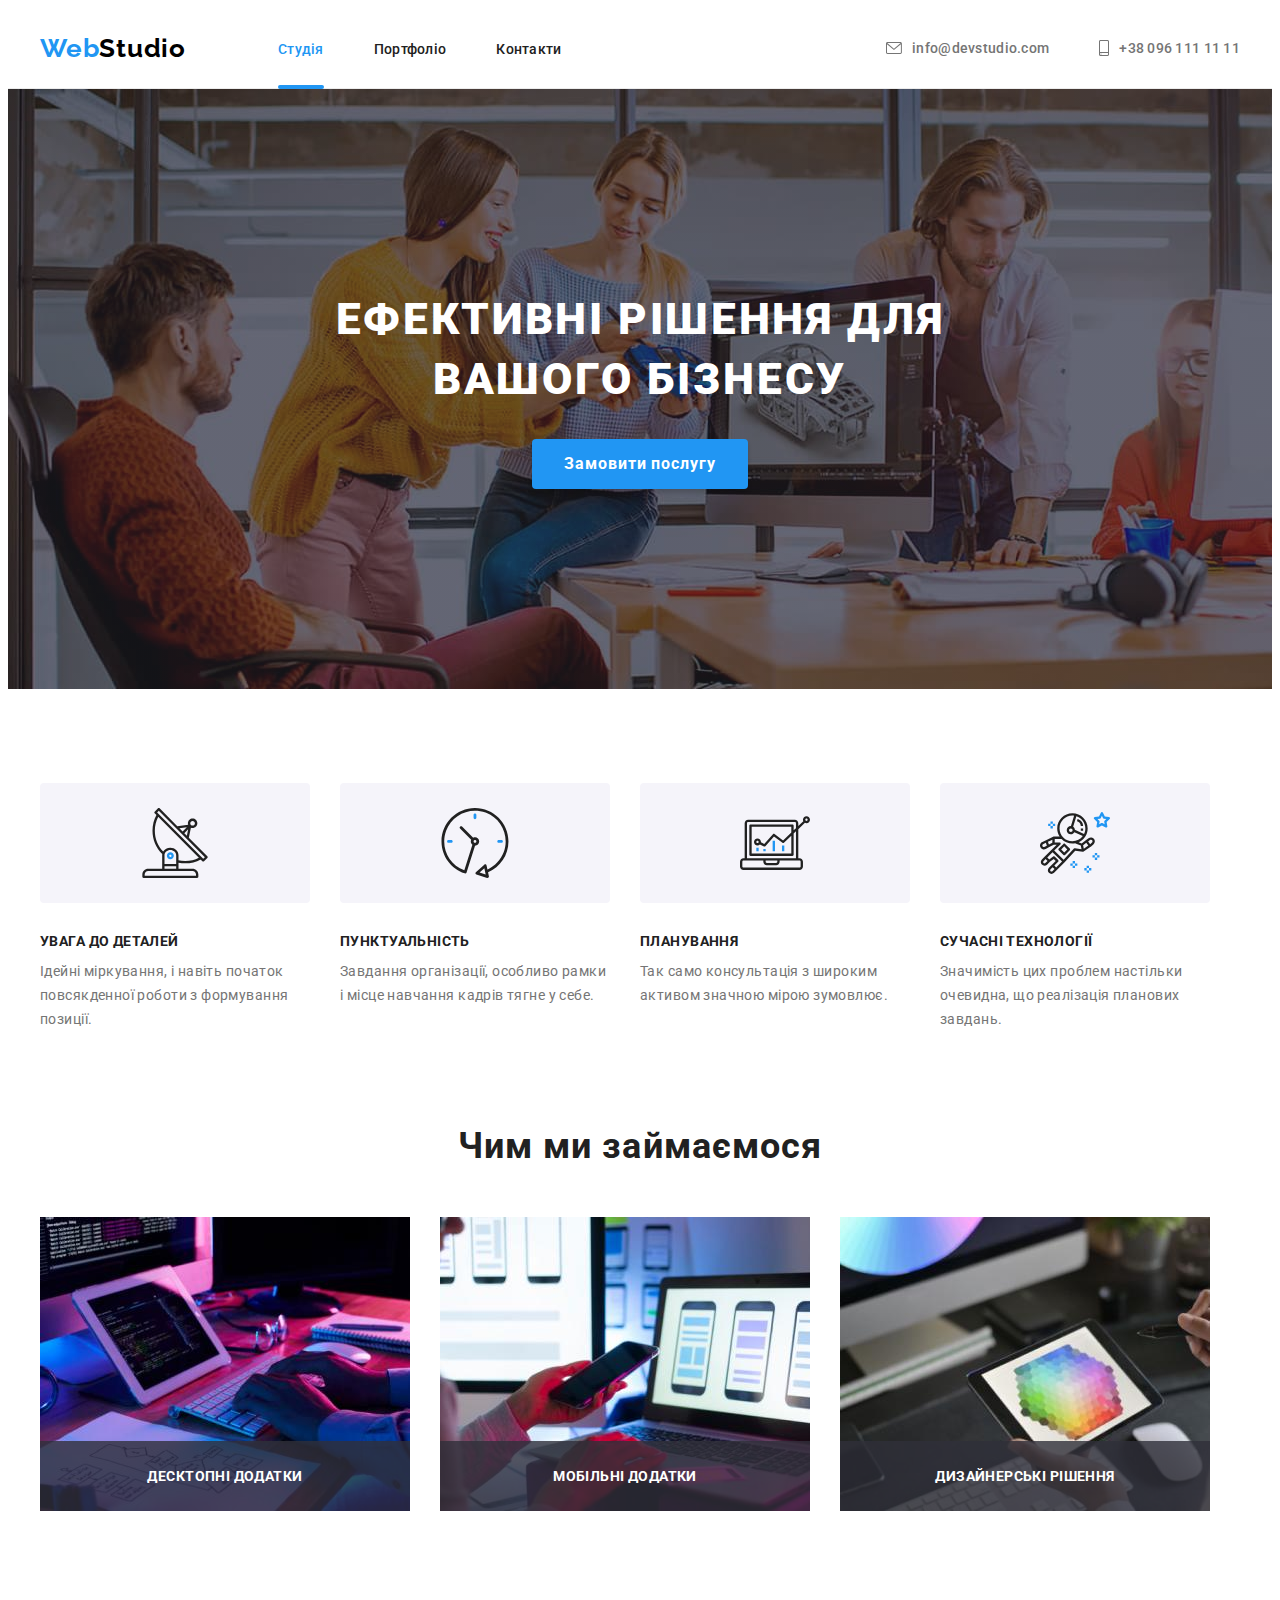
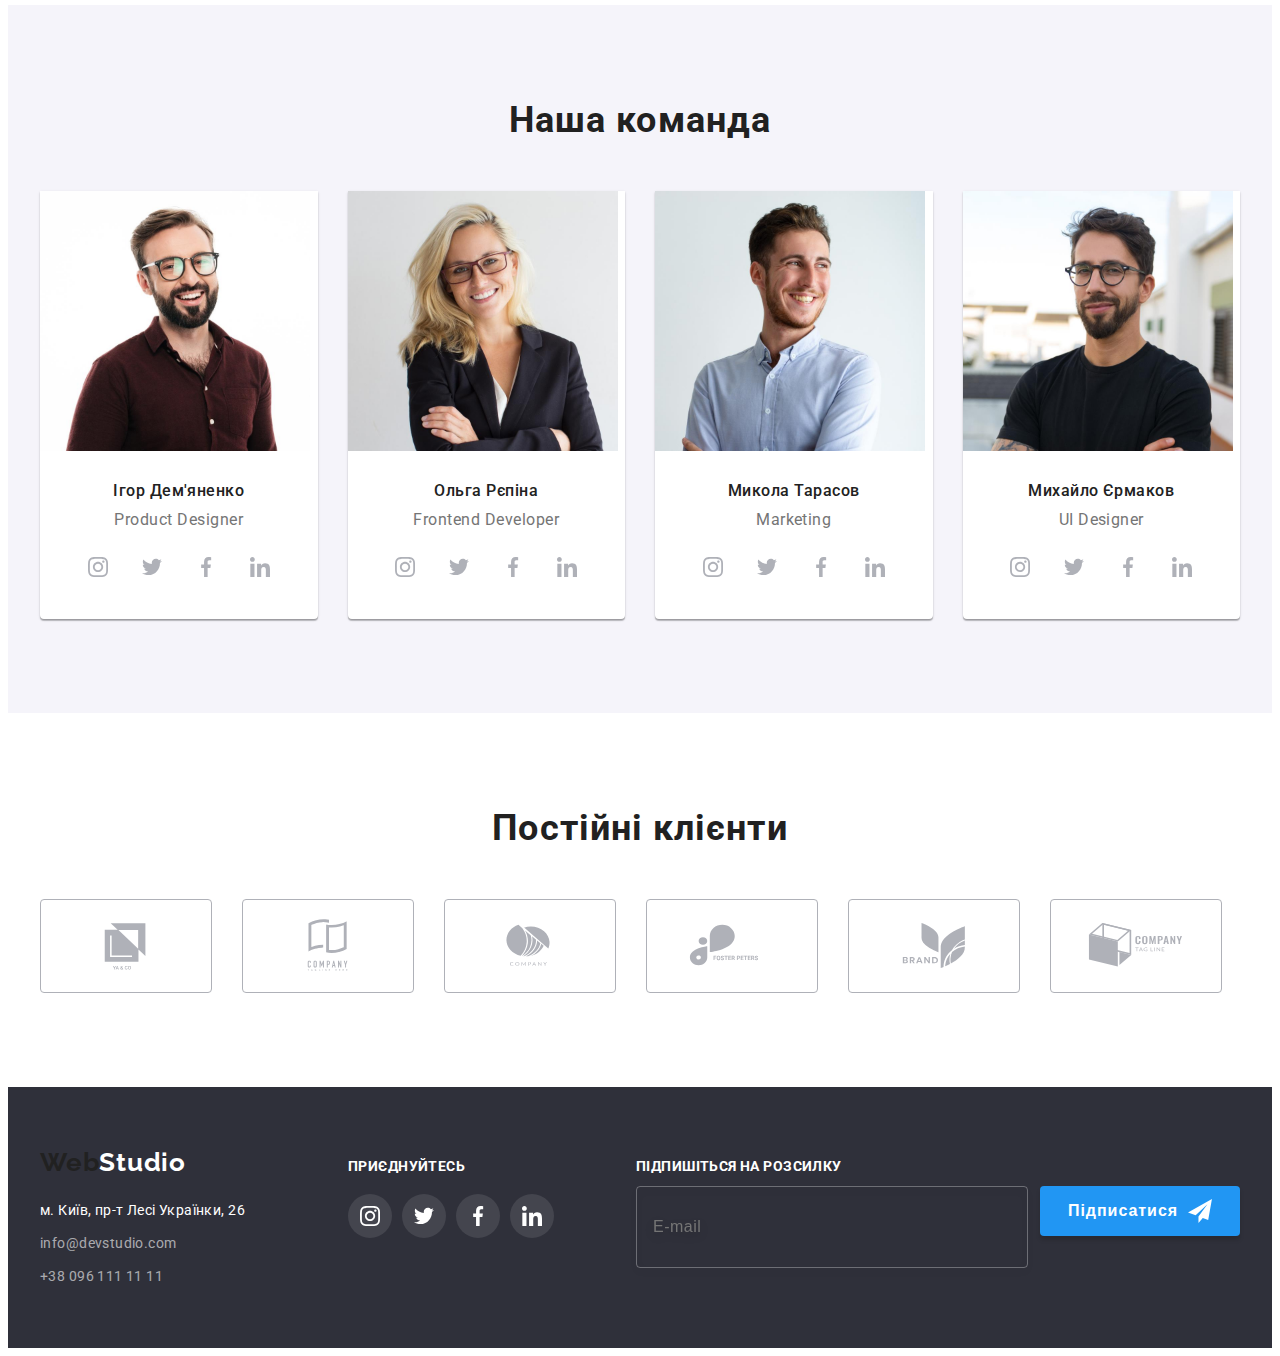
==== index.html @ 39fa996d "header" ====
<!DOCTYPE html>
<html lang="uk">
  <head>
    <meta charset="UTF-8" />
    <meta http-equiv="X-UA-Compatible" content="IE=edge" />
    <meta name="viewport" content="width=device-width, initial-scale=1.0" />
    <title>WebStudio</title>
    <link rel="preconnect" href="https://fonts.googleapis.com" />
    <link rel="preconnect" href="https://fonts.gstatic.com" crossorigin />
    <link
      href="https://fonts.googleapis.com/css2?family=Raleway:wght@700&family=Roboto:wght@400;500;700;900&display=swap"
      rel="stylesheet"
    />
    <link
      rel="stylesheet"
      href="https://cdnjs.cloudflare.com/ajax/libs/modern-normalize/1.1.0/modern-normalize.min.css"
      integrity="sha512-wpPYUAdjBVSE4KJnH1VR1HeZfpl1ub8YT/NKx4PuQ5NmX2tKuGu6U/JRp5y+Y8XG2tV+wKQpNHVUX03MfMFn9Q=="
      crossorigin="anonymous"
      referrerpolicy="no-referrer"
    />
    <link rel="stylesheet" href="./css/styles.css" />
  </head>
  <body>
    <header class="header">
      <div class="container header-container">
        <a class="logo" href="/" aria-label="WebStudio">
          <span class="logo--blue">Web</span
          ><span class="logo--black">Studio</span></a
        >
        <nav class="navigation">
          <ul class="navigation__list list">
            <li class="navigation__item">
              <a href="./index.html" class="navigation__link link navigation__link--current">Студія</a>
            </li>
            <li class="navigation__item">
              <a href="./portfolio.html" class="navigation__link link">Портфоліо</a>
            </li>
            <li class="navigation__item">
              <a href="" class="navigation__link link">Контакти</a>
            </li>
          </ul>
        </nav>
        <div class="header-contacts">
          <ul class="contacts__list list">
            <li class="contacts__item">
              <a
                href="mailto:info@devstudio.com"
                class="contacts__link link"
              >
                <svg class="mail-icon" width="16" height="12">
                  <use href="./images/icons.svg#icon-envelope"></use>
                </svg>
                info@devstudio.com</a
              >
            </li>
            <li class="contacts__item">
              <a href="tel:+380961111111" class="contacts__link link">
                <svg class="tel-icon" width="10" height="16">
                  <use href="./images/icons.svg#icon-smartphone"></use>
                </svg>
                +38 096 111 11 11</a
              >
            </li>
          </ul>
        </div>
      </div>
    </header>
    <main>
      <section class="preview section">
        <div class="container preview-container">
          <h1 class="preview__title">Ефективні рішення для вашого бізнесу</h1>
          <button type="button" class="order__btn" data-modal-open>
            Замовити послугу
          </button>
        </div>
      </section>
      <section class="benefits section">
        <div class="container benefits-container">
          <h2 class="visually-hidden">Переваги</h2>
          <ul class="benefits-icon-list list">
            <li class="benefits-icon-item">
              <div class="benefits-icon">
                <svg width="70" height="70">
                  <use href="./images/icons.svg#icon-antenna"></use>
                </svg>
              </div>
              <h3 class="benefits-title">УВАГА ДО ДЕТАЛЕЙ</h3>
              <p class="benefits-list-text">
                Ідейні міркування, і навіть початок повсякденної роботи з
                формування позиції.
              </p>
            </li>
            <li class="benefits-icon-item">
              <div class="benefits-icon">
                <svg width="70" height="70">
                  <use href="./images/icons.svg#icon-clock"></use>
                </svg>
              </div>
              <h3 class="benefits-title">ПУНКТУАЛЬНІСТЬ</h3>
              <p class="benefits-list-text">
                Завдання організації, особливо рамки і місце навчання кадрів
                тягне у себе.
              </p>
            </li>
            <li class="benefits-icon-item">
              <div class="benefits-icon">
                <svg width="70" height="70">
                  <use href="./images/icons.svg#icon-diagram"></use>
                </svg>
              </div>
              <h3 class="benefits-title">ПЛАНУВАННЯ</h3>
              <p class="benefits-list-text">
                Так само консультація з широким активом значною мірою зумовлює.
              </p>
            </li>
            <li class="benefits-icon-item">
              <div class="benefits-icon">
                <svg width="70" height="70">
                  <use href="./images/icons.svg#icon-astronaut"></use>
                </svg>
              </div>
              <h3 class="benefits-title">СУЧАСНІ ТЕХНОЛОГІЇ</h3>
              <p class="benefits-list-text">
                Значимість цих проблем настільки очевидна, що реалізація
                планових завдань.
              </p>
            </li>
          </ul>
        </div>
      </section>
      <section class="tasks section">
        <div class="container tasks-container">
          <h2 class="tasks-title">Чим ми займаємося</h2>
          <ul class="tasks-list list">
            <li class="tasks-item">
              <img
                src="./images/img1.jpg"
                alt="keyboard"
                width="370"
                height="294"
              />
              <p class="tasks-item-text">Десктопні додатки</p>
            </li>
            <li class="tasks-item">
              <img
                src="./images/img2.jpg"
                alt="phone"
                width="370"
                height="294"
              />
              <p class="tasks-item-text">Мобільні додатки</p>
            </li>
            <li class="tasks-item">
              <img
                src="./images/img3.jpg"
                alt="tablet"
                width="370"
                height="294"
              />
              <p class="tasks-item-text">Дизайнерські рішення</p>
            </li>
          </ul>
        </div>
      </section>
      <section class="team section">
        <div class="container team-container">
          <h2 class="team-title">Наша команда</h2>
          <ul class="team-list list">
            <li class="team-item">
              <img
                src="./images/ihor.jpg"
                alt="worker-1"
                width="270"
                height="260"
              />
              <div class="team-card-description">
                <h3 class="team-item-name">Ігор Дем'яненко</h3>
                <p class="team-item-text">Product Designer</p>
                <ul class="team-icon-list list">
                  <li class="team-icon-item">
                    <a href="" class="team-contact-link">
                      <svg width="20" height="20">
                        <use href="./images/icons.svg#icon-instagram"></use>
                      </svg>
                    </a>
                  </li>
                  <li class="team-icon-item">
                    <a href="" class="team-contact-link">
                      <svg width="20" height="20">
                        <use href="./images/icons.svg#icon-twitter"></use>
                      </svg>
                    </a>
                  </li>
                  <li class="team-icon-item">
                    <a href="" class="team-contact-link">
                      <svg width="20" height="20">
                        <use href="./images/icons.svg#icon-facebook"></use>
                      </svg>
                    </a>
                  </li>
                  <li class="team-icon-item">
                    <a href="" class="team-contact-link">
                      <svg width="20" height="20">
                        <use href="./images/icons.svg#icon-linkedin"></use>
                      </svg>
                    </a>
                  </li>
                </ul>
              </div>
            </li>
            <li class="team-item">
              <img
                src="./images/olga.jpg"
                alt="worker-2"
                width="270"
                height="260"
              />
              <div class="team-card-description">
                <h3 class="team-item-name">Ольга Рєпіна</h3>
                <p class="team-item-text">Frontend Developer</p>
                <ul class="team-icon-list list">
                  <li class="team-icon-item">
                    <a href="" class="team-contact-link">
                      <svg width="20" height="20">
                        <use href="./images/icons.svg#icon-instagram"></use>
                      </svg>
                    </a>
                  </li>
                  <li class="team-icon-item">
                    <a href="" class="team-contact-link">
                      <svg width="20" height="20">
                        <use href="./images/icons.svg#icon-twitter"></use>
                      </svg>
                    </a>
                  </li>
                  <li class="team-icon-item">
                    <a href="" class="team-contact-link">
                      <svg width="20" height="20">
                        <use href="./images/icons.svg#icon-facebook"></use>
                      </svg>
                    </a>
                  </li>
                  <li class="team-icon-item">
                    <a href="" class="team-contact-link">
                      <svg width="20" height="20">
                        <use href="./images/icons.svg#icon-linkedin"></use>
                      </svg>
                    </a>
                  </li>
                </ul>
              </div>
            </li>
            <li class="team-item">
              <img
                src="./images/nik.jpg"
                alt="worker-3"
                width="270"
                height="260"
              />
              <div class="team-card-description">
                <h3 class="team-item-name">Микола Тарасов</h3>
                <p class="team-item-text">Marketing</p>
                <ul class="team-icon-list list">
                  <li class="team-icon-item">
                    <a href="" class="team-contact-link">
                      <svg width="20" height="20">
                        <use href="./images/icons.svg#icon-instagram"></use>
                      </svg>
                    </a>
                  </li>
                  <li class="team-icon-item">
                    <a href="" class="team-contact-link">
                      <svg width="20" height="20">
                        <use href="./images/icons.svg#icon-twitter"></use>
                      </svg>
                    </a>
                  </li>
                  <li class="team-icon-item">
                    <a href="" class="team-contact-link">
                      <svg width="20" height="20">
                        <use href="./images/icons.svg#icon-facebook"></use>
                      </svg>
                    </a>
                  </li>
                  <li class="team-icon-item">
                    <a href="" class="team-contact-link">
                      <svg width="20" height="20">
                        <use href="./images/icons.svg#icon-linkedin"></use>
                      </svg>
                    </a>
                  </li>
                </ul>
              </div>
            </li>
            <li class="team-item">
              <img
                src="./images/mich.jpg"
                alt="worker-4"
                width="270"
                height="260"
              />
              <div class="team-card-description">
                <h3 class="team-item-name">Михайло Єрмаков</h3>
                <p class="team-item-text">UI Designer</p>
                <ul class="team-icon-list list">
                  <li class="team-icon-item">
                    <a href="" class="team-contact-link">
                      <svg width="20" height="20">
                        <use href="./images/icons.svg#icon-instagram"></use>
                      </svg>
                    </a>
                  </li>
                  <li class="team-icon-item">
                    <a href="" class="team-contact-link">
                      <svg width="20" height="20">
                        <use href="./images/icons.svg#icon-twitter"></use>
                      </svg>
                    </a>
                  </li>
                  <li class="team-icon-item">
                    <a href="" class="team-contact-link">
                      <svg width="20" height="20">
                        <use href="./images/icons.svg#icon-facebook"></use>
                      </svg>
                    </a>
                  </li>
                  <li class="team-icon-item">
                    <a href="" class="team-contact-link">
                      <svg width="20" height="20">
                        <use href="./images/icons.svg#icon-linkedin"></use>
                      </svg>
                    </a>
                  </li>
                </ul>
              </div>
            </li>
          </ul>
        </div>
      </section>
      <section class="clients section">
        <div class="container clients-container">
          <h2 class="clients-title">Постійні клієнти</h2>
          <ul class="clients-list list">
            <li class="clients-list-item">
              <a class="clients-link" href="">
                <svg width="106" height="60">
                  <use href="./images/icons.svg#icon-company1"
                </svg>
              </a>
            </li>
            <li class="clients-list-item">
              <a class="clients-link" href="">
                <svg width="106" height="60">
                  <use href="./images/icons.svg#icon-company2"
                </svg>
              </a>
            </li>
            <li class="clients-list-item">
              <a class="clients-link" href="">
                <svg width="106" height="60">
                  <use href="./images/icons.svg#icon-company3"
                </svg>
              </a>
            </li>
            <li class="clients-list-item">
              <a class="clients-link" href="">
                <svg width="106" height="60">
                  <use href="./images/icons.svg#icon-company4"
                </svg>
              </a>
            </li>
            <li class="clients-list-item">
              <a class="clients-link" href="">
                <svg width="106" height="60">
                  <use href="./images/icons.svg#icon-company5"
                </svg>
              </a>
            </li>
            <li class="clients-list-item">
              <a class="clients-link" href="">
                <svg width="106" height="60">
                  <use href="./images/icons.svg#icon-company6"
                </svg>
              </a>
            </li>
          </ul>
        </div>
      </section>
    </main>
    <footer class="footer">
      <div class="footer-container container">
        <div>
          <a class="footer-logo logo" href="/" aria-label="WebStudio">
            <span class="logo-blue">Web</span
            ><span class="logo-white">Studio</span></a
          >
          <address class="footer-address">
            <ul class="footer-list list">
              <li class="footer-item">
                <a
                  href="https://goo.gl/maps/jbiCb9qbZJLKxUEv6"
                  class="footer-address-link link"
                  target="_blank"
                  rel="noopener noreferrer nofollow"
                  >м. Київ, пр-т Лесі Українки, 26</a
                >
              </li>
              <li class="footer-item">
                <a
                  href="mailto:info@devstudio.com"
                  class="footer-contacts-link link"
                  >info@devstudio.com</a
                >
              </li>
              <li class="footer-item">
                <a href="tel:+380961111111" class="footer-contacts-link link"
                  >+38 096 111 11 11</a
                >
              </li>
            </ul>
          </address>
        </div>
        <div class="enjoy-us-container container">
          <h3 class="footer-title">приєднуйтесь</h3>
          <ul class="footer-media-list list">
            <li class="footer-media-item">
              <a class="footer-media-link" href="">
                <svg width="20" height="20">
                  <use href="./images/icons.svg#icon-instagram"
                </svg>
              </a>
            </li>
            <li class="footer-media-item">
              <a class="footer-media-link" href="">
                <svg width="20" height="20">
                  <use href="./images/icons.svg#icon-twitter"
                </svg>
              </a>
            </li>
            <li class="footer-media-item">
              <a class="footer-media-link" href="">
                <svg width="20" height="20">
                  <use href="./images/icons.svg#icon-facebook"
                </svg>
              </a>
            </li>
            <li class="footer-media-item">
              <a class="footer-media-link" href="">
                <svg width="20" height="20">
                  <use href="./images/icons.svg#icon-linkedin"
                </svg>
              </a>
            </li>
          </ul>
        </div>
        <form class="footer-form">
          <p class="subscribe-title">Підпишіться на розсилку</p>
          <div class="footer-subscribe">
            <label for="email">
              <input
                type="email"
                name="email"
                class="footer-subscribe-field"
                placeholder="E-mail"
              />
            </label>
            <button type="submit" class="footer-submit-btn">
              Підписатися
              <svg width="24" height="24">
                <use href="./images/icons.svg#icon-send"></use>
              </svg>
            </button>
          </div>
        </form>
      </div>
    </footer>
    <div class="backdrop is-hidden" data-modal>
      <div class="modal-window">
        <button type="button" class="button-modal-close" data-modal-close>
          <svg width="18" height="18">
            <use href="./images/icons.svg#icon-close-black-18dp-1"></use>
          </svg>
        </button>
        <form class="modal-window-form">
          <p class="modal-title">Залиште свої дані, ми вам передзвонимо</p>
          <div class="form-field">
            <label class="form-label" for="user-name">Ім'я</label>
            <div class="form-input">
              <input
                class="input-wrap"
                id="user-name"
                type="text"
                name="user-name"
              />
              <svg class="form-icon" width="18" height="18">
                <use href="./images/icons.svg#icon-person"></use>
              </svg>
            </div>
          </div>
          <div class="form-field">
            <label class="form-label" for="user-tel">Телефон</label>
            <div class="form-input">
              <input
                class="input-wrap"
                id="user-tel"
                type="tel"
                name="user-tel"
              />
              <svg class="form-icon" width="18" height="18">
                <use href="./images/icons.svg#icon-phone"></use>
              </svg>
            </div>
          </div>
          <div class="form-field">
            <label class="form-label" for="user-email">Пошта</label>
            <div class="form-input">
              <input
                class="input-wrap"
                id="user-email"
                type="email"
                name="user-email"
              />
              <svg class="form-icon" width="18" height="18">
                <use href="./images/icons.svg#icon-email"></use>
              </svg>
            </div>
          </div>
          <div class="form-comment">
            <label class="form-label" for="textarea">Коментар</label>
            <textarea
              class="textarea"
              id="textarea"
              name="textarea"
              placeholder="Введіть текст"
            ></textarea>
          </div>
          <div class="form-checkbox">
            <label class="checkbox-label">
              <input type="checkbox" class="checkbox" name="checkbox" />
              <svg width="16" height="15" class="icon-no-active">
                <use href="./images/icons.svg#icon-check"></use>
              </svg>
              <svg width="16" height="15" class="icon-checked">
                <use href="./images/icons.svg#icon-checked"></use>
              </svg>
              Погоджуюся з розсилкою та приймаю
              <a href="" class="checkbox-link">Умови договору</a>
            </label>
          </div>
          <button class="form-btn" type="submit">Відправити</button>
        </form>
      </div>
    </div>
    <script src="./js/modal.js"></script>
  </body>
</html>
---- css/styles.css ----
:root {
  --brand-black: #212121;
  --brand-blue: #2196f3;
  --brand-white: #ffffff;
  --brand-gray: #757575;
  --brand-dark-blue: #2f303a;
  --logo-black: #000000;
  --main-btn-hover: #188ce8;
  --icon-color: #afb1b8;
  --opacity-bg: rgba(47, 48, 58, 0.8);
  --box-shadow: 0px 1px 3px rgba(0, 0, 0, 0.12), 0px 1px 1px rgba(0, 0, 0, 0.14),
    0px 2px 1px rgba(0, 0, 0, 0.2);
  --animation: 250ms cubic-bezier(0.4, 0, 0.2, 1);
}
p,
h1,
h2,
h3,
h4,
h5,
h6 {
  margin: 0;
}
ul,
ol {
  margin: 0;
  padding-left: 0;
}
address {
  font-style: normal;
}
a {
  color: currentColor;
}
button {
  cursor: pointer;
}
img {
  display: block;
}
.list {
  list-style: none;
}
.link {
  text-decoration: none;
}
body {
  font-family: "Roboto", sans-serif;
  color: var(--brand-black);
}
.container {
  width: 1200px;
  margin-left: auto;
  margin-right: auto;
  padding-left: 15px;
  padding-right: 15px;
}
.visually-hidden {
  position: absolute;
  white-space: nowrap;
  width: 1px;
  height: 1px;
  overflow: hidden;
  border: 0;
  padding: 0;
  clip: rect(0 0 0 0);
  clip-path: inset(50%);
  margin: -1px;
}
.section {
  padding-top: 94px;
  padding-bottom: 94px;
}
/* ----------------------HEADER------------------- */
.header {
  background: var(--brand-white);
  border-bottom: 1px solid #ececec;
}
.logo {
  text-decoration: none;
  font-family: "Raleway", sans-serif;
  font-weight: 700;
  font-size: 26px;
  line-height: calc(31 / 26);
  letter-spacing: 0.03em;
  margin-right: 92px;
}
.logo--blue {
  color: var(--brand-blue);
}
.logo--black {
  color: var(--logo-black);
}
.header-container {
  display: flex;
  align-items: center;
}
.navigation__list {
  display: flex;
  align-items: center;
}
.navigation__item:not(:last-child) {
  margin-right: 50px;
}
.navigation__link {
  font-weight: 500;
  font-size: 14px;
  line-height: calc(16 / 14);
  letter-spacing: 0.02em;
  color: var(--brand-black);
  padding-top: 32px;
  padding-bottom: 32px;
  transition: color var(--animation);
}
.navigation__link:hover,
.navigation__link:focus {
  color: var(--brand-blue);
}
.contacts__list {
  display: flex;
  align-items: center;
}
.header-contacts {
  margin-left: auto;
}
.contacts__item:not(:last-child) {
  margin-right: 50px;
}
.contacts__link {
  font-weight: 500;
  font-size: 14px;
  line-height: calc(16 / 14);
  letter-spacing: 0.02em;
  display: flex;
  align-items: center;
  color: var(--brand-gray);
  padding-top: 32px;
  padding-bottom: 32px;
  transition: color var(--animation);
}
.contacts__link:hover,
.contacts__link:focus {
  color: var(--brand-blue);
}
.tel-icon,
.mail-icon {
  fill: currentColor;
  margin-right: 10px;
}
.navigation__link--current {
  color: var(--brand-blue);
  position: relative;
}
.navigation__link--current::after {
  position: absolute;
  display: block;
  content: "";
  width: 100%;
  height: 4px;
  bottom: 0px;
  right: 0px;
  border-radius: 2px;
  background: var(--brand-blue);
}
/* ----------------------PREVIEW-------------------- */
.preview {
  max-width: 1600px;
  margin-left: auto;
  margin-right: auto;
  padding-top: 200px;
  padding-bottom: 200px;

  background-repeat: no-repeat;
  background-position: center;
  background-size: cover;
  text-align: center;
  background: var(--brand-dark-blue);
  background-image: linear-gradient(
      rgba(47, 48, 58, 0.4),
      rgba(47, 48, 58, 0.4)
    ),
    url(../images/main-bg.jpg);
}
.preview__title {
  width: 696px;
  margin-left: auto;
  margin-right: auto;
  margin-bottom: 30px;

  font-weight: 900;
  font-size: 44px;
  line-height: calc(60 / 44);
  letter-spacing: 0.06em;
  text-transform: uppercase;
  color: var(--brand-white);
}
.order__btn {
  min-width: 200px;
  padding: 10px 32px;
  font-family: "Roboto", sans-serif;
  font-style: normal;
  font-weight: 700;
  font-size: 16px;
  line-height: calc(30 / 16);
  letter-spacing: 0.06em;
  color: var(--brand-white);
  background: var(--brand-blue);
  box-shadow: 0px 4px 4px rgba(0, 0, 0, 0.15);
  border-radius: 4px;
  border: 0;

  transition: background var(--animation);
}
.order__btn:hover,
.order__btn:focus {
  background: var(--main-btn-hover);
}
/* ------------------------BENEFITS--------------------- */
.benefits {
  background: var(--brand-white);
  padding-bottom: 0;
}
.benefits-icon-list {
  display: flex;
  gap: 30px;
  width: calc((100% - 90px) / 4);
}
.benefits-icon-item {
  display: block;
  width: 270px;
  height: 248px;
}
.benefits-icon {
  display: flex;
  background-color: #f5f4fa;
  align-items: center;
  justify-content: center;
  border-radius: 4px;
  margin-bottom: 30px;
  width: 270px;
  height: 120px;
}
.benefits-title {
  margin-bottom: 10px;

  font-weight: 700;
  font-size: 14px;
  line-height: calc(16 / 14);
  letter-spacing: 0.03em;
  text-transform: uppercase;
  color: var(--brand-black);
}
.benefits-list-text {
  width: 270px;

  font-size: 14px;
  line-height: calc(24 / 14);
  letter-spacing: 0.03em;
  color: var(--brand-gray);
}
/* ------------------------TASKS--------------------- */
.tasks-title {
  margin-bottom: 50px;

  font-weight: 700;
  font-size: 36px;
  line-height: calc(42 / 36);
  text-align: center;
  letter-spacing: 0.03em;
  color: var(--brand-black);
}
.tasks-list {
  display: flex;
}
.tasks-item:not(:last-child) {
  margin-right: 30px;
}
.tasks-item {
  position: relative;
}
.tasks-item-text {
  position: absolute;
  bottom: 0;

  display: flex;
  align-items: center;
  justify-content: center;
  width: 100%;
  height: 70px;

  font-weight: 700;
  font-size: 14px;
  line-height: calc(16 / 14);
  text-align: center;
  letter-spacing: 0.03em;
  text-transform: uppercase;
  color: var(--brand-white);
  background: var(--opacity-bg);
}
/* ------------------------TEAM--------------------- */
.team {
  background: #f5f4fa;
}
.team-title {
  margin-bottom: 50px;

  font-weight: 700;
  font-size: 36px;
  line-height: calc(42 / 36);
  text-align: center;
  letter-spacing: 0.03em;
  color: var(--brand-black);
}
.team-list {
  display: flex;
  column-gap: 30px;
}
.team-item {
  width: calc((100% - 30px) / 4);

  text-align: center;
  background-color: #ffffff;
  box-shadow: var(--box-shadow);
  border-radius: 0px 0px 4px 4px;
}
.team-card-description {
  padding: 30px;
}
.team-item-name {
  margin-bottom: 10px;

  font-weight: 500;
  font-size: 16px;
  line-height: calc(19 / 16);
  text-align: center;
  letter-spacing: 0.03em;
  color: var(--brand-black);
}
.team-item-text {
  margin-bottom: 16px;

  font-size: 16px;
  line-height: calc(19 / 16);
  text-align: center;
  letter-spacing: 0.03em;
  color: var(--brand-gray);
}
.team-icon-list {
  display: flex;
  justify-content: center;
  gap: 10px;
}
.team-contact-link {
  display: flex;
  justify-content: center;
  align-items: center;
  width: 44px;
  height: 44px;

  border-radius: 50%;
  fill: var(--icon-color);

  transition: background-color var(--animation), fill var(--animation);
}
.team-contact-link:hover,
.team-contact-link:focus {
  background-color: var(--brand-blue);
  fill: var(--brand-white);
}
/* ----------------------------CLIENTS----------------------- */
.clients-title {
  margin-bottom: 50px;

  font-weight: 700;
  font-size: 36px;
  line-height: calc(42 / 36);
  text-align: center;
  letter-spacing: 0.03em;
  color: var(--brand-black);
}
.clients-list {
  display: flex;
  gap: 30px;
}
.clients-link {
  display: flex;
  justify-content: center;
  align-items: center;
  width: 170px;
  height: 92px;

  border: 1px solid var(--icon-color);
  border-radius: 4px;
  fill: var(--icon-color);

  transition: fill var(--animation), border-color var(--animation);
}
.clients-link:hover,
.clients-link:focus {
  fill: var(--brand-blue);
  border-color: var(--brand-blue);
}
/* ------------------------FOOTER--------------------- */
.footer {
  background: var(--brand-dark-blue);
  padding-top: 60px;
  padding-bottom: 60px;
}
.footer-container {
  display: flex;
  gap: 70px;
  align-items: baseline;
}
.logo-white {
  font-weight: 700;
  font-size: 26px;
  line-height: calc(31 / 26);
  letter-spacing: 0.03em;
  color: var(--brand-white);
}
.footer-logo {
  display: block;
  margin-bottom: 20px;
}
.footer-address-link {
  font-style: normal;
  font-size: 14px;
  line-height: calc(24 / 14);
  letter-spacing: 0.03em;
  color: var(--brand-white);

  transition: color var(--animation);
}
.footer-contacts-link {
  font-style: normal;
  font-size: 14px;
  line-height: calc(24 / 14);
  letter-spacing: 0.03em;
  color: rgba(255, 255, 255, 0.6);

  transition: color var(--animation);
}
.footer-item {
  margin-bottom: 9px;
}
.footer-item:last-child {
  margin-bottom: 0;
}
.footer-contacts-link:hover,
.footer-contacts-link:focus,
.footer-address-link:hover,
.footer-address-link:focus {
  color: var(--brand-blue);
}
.enjoy-us-container {
  padding: 0;
}
.footer-title {
  margin-bottom: 20px;

  font-weight: 700;
  font-size: 14px;
  line-height: calc(16 / 14);
  letter-spacing: 0.03em;
  text-transform: uppercase;
  color: var(--brand-white);
}
.footer-media-list {
  display: flex;
  gap: 10px;
}
.footer-media-link {
  display: flex;
  align-items: center;
  justify-content: center;
  width: 44px;
  height: 44px;

  fill: var(--brand-white);
  background-color: rgba(255, 255, 255, 0.1);
  border-radius: 50%;
  transition: background-color var(--animation);
}
.footer-media-link:hover,
.footer-media-link:focus {
  background-color: var(--brand-blue);
}
.footer-subscribe {
  display: flex;
  gap: 12px;
}
.subscribe-title {
  margin-bottom: 12px;
  font-weight: 700;
  font-size: 14px;
  line-height: calc(16 / 14);
  letter-spacing: 0.03em;
  text-transform: uppercase;
  color: var(--brand-white);
}
.footer-subscribe-field {
  width: 358px;
  height: 50px;
  padding: 15px 16px;
  border: 1px solid rgba(255, 255, 255, 0.3);
  filter: drop-shadow(0px 4px 4px rgba(0, 0, 0, 0.15));
  border-radius: 4px;
  background: inherit;
  outline: none;
  display: flex;
  align-items: center;
  font-weight: 400;
  font-size: 16px;
  line-height: calc(20 / 16);
  letter-spacing: 0.03em;
  color: rgba(255, 255, 255, 0.6);

  transition: border-color var(--animation);
}
.footer-subscribe-field:focus {
  border-color: var(--brand-blue);
}
.footer-submit-btn {
  display: flex;
  align-items: center;
  text-align: center;
  width: 200px;
  height: 50px;
  padding: 10px 28px;
  gap: 10px;
  font-weight: 700;
  font-size: 16px;
  line-height: calc(30 / 16);
  letter-spacing: 0.06em;
  color: #ffffff;
  border: none;
  background: var(--brand-blue);
  box-shadow: 0px 4px 4px rgba(0, 0, 0, 0.15);
  border-radius: 4px;
  transition: background var(--animation);
}
.footer-submit-btn:hover,
.footer-submit-btn:focus {
  background: var(--main-btn-hover);
}
/* ------------------------PORTFOLIO--------------------- */
.portfolio-sections-list {
  display: flex;
  justify-content: center;
  column-gap: 8px;
  margin-bottom: 50px;
}
.sections-btn {
  padding: 6px 22px;

  font-family: "Roboto", sans-serif;
  font-style: normal;
  font-weight: 500;
  font-size: 16px;
  line-height: calc(26 / 16);
  text-align: center;
  letter-spacing: 0.03em;
  color: var(--brand-black);
  background: #f5f4fa;
  cursor: pointer;
  border-radius: 4px;
  border: 0;

  transition: color var(--animation), background var(--animation),
    box-shadow var(--animation);
}
.sections-btn:hover,
.sections-btn:focus {
  color: var(--brand-white);
  background: var(--brand-blue);
  box-shadow: 0px 3px 1px rgba(0, 0, 0, 0.1), 0px 1px 2px rgba(0, 0, 0, 0.08),
    0px 2px 2px rgba(0, 0, 0, 0.12);
}
.portfolio-examples-list {
  display: flex;
  flex-wrap: wrap;
  gap: 30px;
}
.portfolio-examples-item {
  width: calc((100% - 60px) / 3);
}
.portfolio-card-overlay {
  position: relative;
  overflow: hidden;
}
.card-overlay-text {
  position: absolute;
  top: 0;
  left: 0;

  display: flex;
  justify-content: center;
  width: 100%;
  height: 100%;
  padding: 63px 24px 63px 24px;
  opacity: 0;

  font-weight: 400;
  font-size: 18px;
  line-height: calc(28 / 18);
  letter-spacing: 0.03em;

  color: var(--brand-white);
  background: rgba(33, 150, 243, 0.9);

  transform: translateY(100%);
  transition: transform var(--animation), opacity var(--animation);
}
.portfolio-card-link:hover .card-overlay-text,
.portfolio-card-link:focus .card-overlay-text {
  opacity: 1;
  bottom: 100%;
  transform: translateY(0);
}
.portfolio-card-link {
  display: block;
  transition: box-shadow var(--animation);
}
.portfolio-card-link:hover,
.portfolio-card-link:focus {
  box-shadow: 0px 1px 1px rgba(0, 0, 0, 0.12), 0px 4px 4px rgba(0, 0, 0, 0.06),
    1px 4px 6px rgba(0, 0, 0, 0.16);
}
.portfolio-card-description {
  padding: 20px 24px;

  background: var(--brand-white);
  border: 1px solid #eeeeee;
  border-top: 0;
}
.portfolio-examples-text {
  margin-bottom: 4px;

  font-weight: 700;
  font-size: 18px;
  line-height: calc(36 / 18);
  letter-spacing: 0.06em;
  color: var(--brand-black);
}
.portfolio-examples-name {
  font-size: 16px;
  line-height: calc(30 / 16);
  letter-spacing: 0.03em;
  color: var(--brand-gray);
}
/* ---------------------------MODAL-------------------- */
.backdrop {
  position: fixed;
  top: 0;
  left: 0;

  width: 100vw;
  height: 100vh;
  opacity: 1;

  background: rgba(0, 0, 0, 0.2);
  transition: opacity var(--animation), background var(--animation);
}
.backdrop.is-hidden {
  opacity: 0;
  pointer-events: none;
  visibility: hidden;
  transition: var(--animation);
}
.backdrop.is-hidden .modal-window {
  transform: translate(-50%, -50%) scale(0);
}
.modal-window {
  position: absolute;
  top: 50%;
  left: 50%;

  display: block;
  margin-left: auto;
  margin-right: auto;
  padding: 40px;

  width: 528px;
  height: 581px;

  background: var(--brand-white);
  box-shadow: var(--box-shadow);
  border-radius: 4px;

  transform: translate(-50%, -50%) scale(1);
  transition: transform var(--animation);
}
.button-modal-close {
  position: absolute;
  top: 8px;
  right: 8px;

  display: flex;
  justify-content: center;
  align-items: center;

  width: 30px;
  height: 30px;

  background: var(--brand-white);
  border: 1px solid rgba(0, 0, 0, 0.1);
  border-radius: 50%;

  cursor: pointer;
}
.button-modal-close:hover {
  fill: var(--brand-blue);
  transition: fill var(--animation);
}

.modal-title {
  margin-bottom: 12px;
  font-weight: 700;
  font-size: 20px;
  line-height: calc(23 / 20);
  text-align: center;
  letter-spacing: 0.03em;
  color: #212121;
}
.form-field {
  margin-bottom: 10px;
  display: flex;
  flex-direction: column;
  gap: 4px;
}
.form-label {
  font-weight: 400;
  font-size: 12px;
  line-height: calc(14 / 12);
  letter-spacing: 0.01em;
  color: #757575;
}
.form-input {
  position: relative;
}
.input-wrap {
  width: 100%;
  height: 40px;
  padding: 0 12px 0 42px;
  outline: none;
  font-weight: 400;
  font-size: 12px;
  line-height: calc(14 / 12);
  letter-spacing: 0.01em;
  color: #212121;
  border: 1px solid rgba(33, 33, 33, 0.2);
  border-radius: 4px;
  cursor: pointer;
  transition: border-color var(--animation);
}
.form-icon {
  position: absolute;
  left: 12px;
  top: 50%;
  transform: translateY(-50%);
  transition: fill var(--animation);
}
.input-wrap:focus,
.textarea:focus {
  border-color: var(--brand-blue);
}
.input-wrap:focus ~ .form-icon {
  fill: var(--brand-blue);
}
.form-comment {
  display: flex;
  flex-direction: column;
  gap: 4px;
  margin-bottom: 20px;
}
.textarea {
  width: 100%;
  height: 120px;
  padding: 12px 16px;
  outline: none;
  resize: none;
  font-weight: 400;
  font-size: 12px;
  line-height: calc(14 / 12);
  letter-spacing: 0.01em;
  color: #212121;
  border: 1px solid rgba(33, 33, 33, 0.2);
  border-radius: 4px;
  transition: border-color var(--animation);
}
.textarea::placeholder {
  font-weight: 400;
  font-size: 12px;
  line-height: 14px;
  letter-spacing: 0.01em;
  color: rgba(117, 117, 117, 0.5);
}
.form-checkbox {
  position: relative;
  left: 12px;
  margin-bottom: 30px;
  display: flex;
  justify-content: center;
  align-items: center;
  cursor: pointer;
}
.checkbox-label {
  font-weight: 400;
  font-size: 14px;
  line-height: calc(24 / 14);
  letter-spacing: 0.03em;
  color: #757575;
  cursor: pointer;
}
.checkbox {
  position: absolute;
  white-space: nowrap;
  width: 1px;
  height: 1px;
  overflow: hidden;
  border: 0;
  padding: 0;
  clip: rect(0 0 0 0);
  clip-path: inset(100%);
  margin: -1px;
}
.checkbox:checked ~ .icon-checked {
  opacity: 1;
  background-color: var(--brand-blue);
  fill: #ffffff;
}
.checkbox:checked + .icon-no-active {
  opacity: 0;
}
.icon-no-active {
  position: absolute;
  left: 0;
  top: 50%;
  transform: translateY(-50%);
  border-radius: 2px;
  transition: opacity var(--animation);
  opacity: 1;
}
.icon-checked {
  position: absolute;
  left: 0;
  top: 50%;
  border-radius: 2px;
  transform: translateY(-50%);
  transition: opacity var(--animation) background-color var(--animation) fill
    var(--animation);
  opacity: 0;
}
.checkbox-link {
  position: relative;
  text-decoration: none;
  color: #2196f3;
}
.checkbox-link::before {
  position: absolute;
  content: "";
  bottom: 0;
  left: 0;
  width: 100%;
  height: 1px;
  background-color: #2196f3;
}
.form-btn {
  display: block;
  margin-left: auto;
  margin-right: auto;
  width: 200px;
  height: 50px;
  justify-content: center;
  align-items: center;
  font-weight: 700;
  font-size: 16px;
  line-height: calc(30 / 16);
  letter-spacing: 0.06em;
  color: #ffffff;
  text-decoration: none;
  box-shadow: 0px 4px 4px rgba(0, 0, 0, 0.15);
  border-radius: 4px;
  padding: 10px 52px;
  background: #2196f3;
  cursor: pointer;
  border: 0;
  transition: background var(--animation);
}
.form-btn:hover {
  background: var(--main-btn-hover);
}
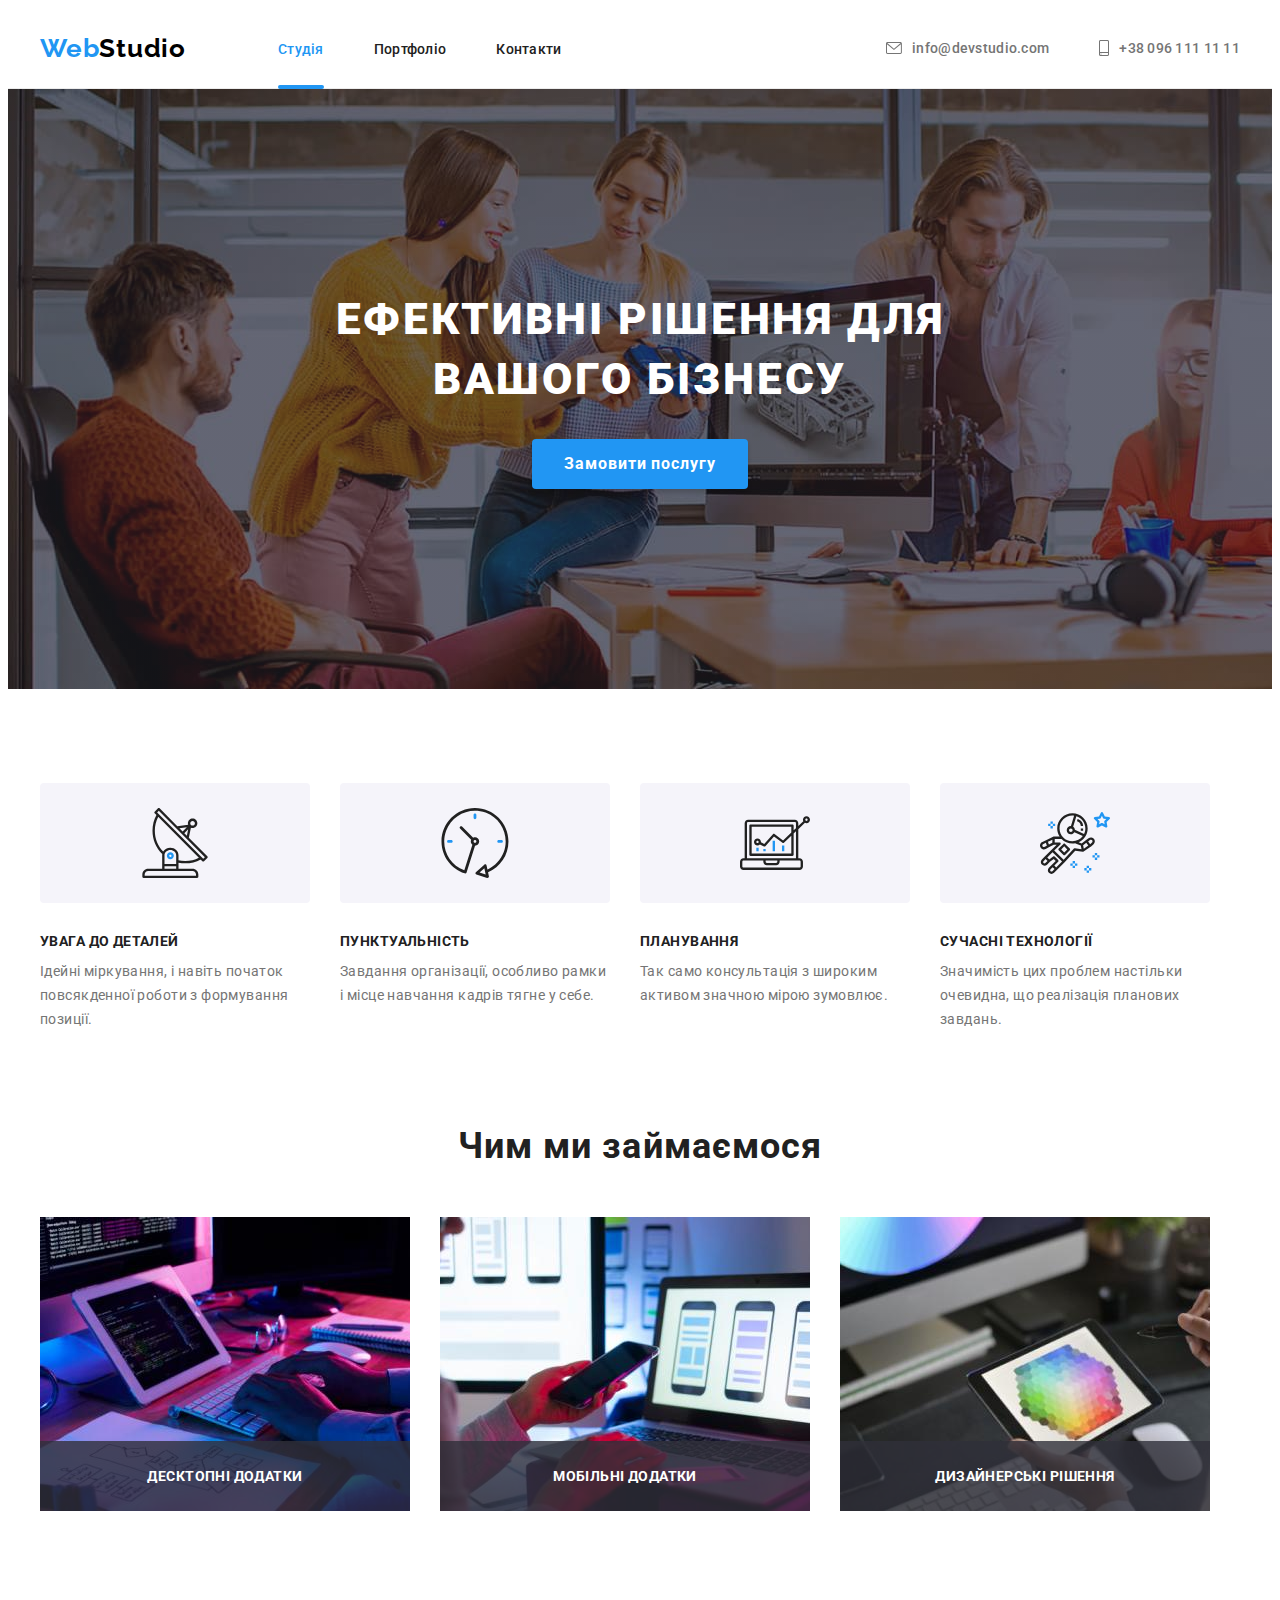
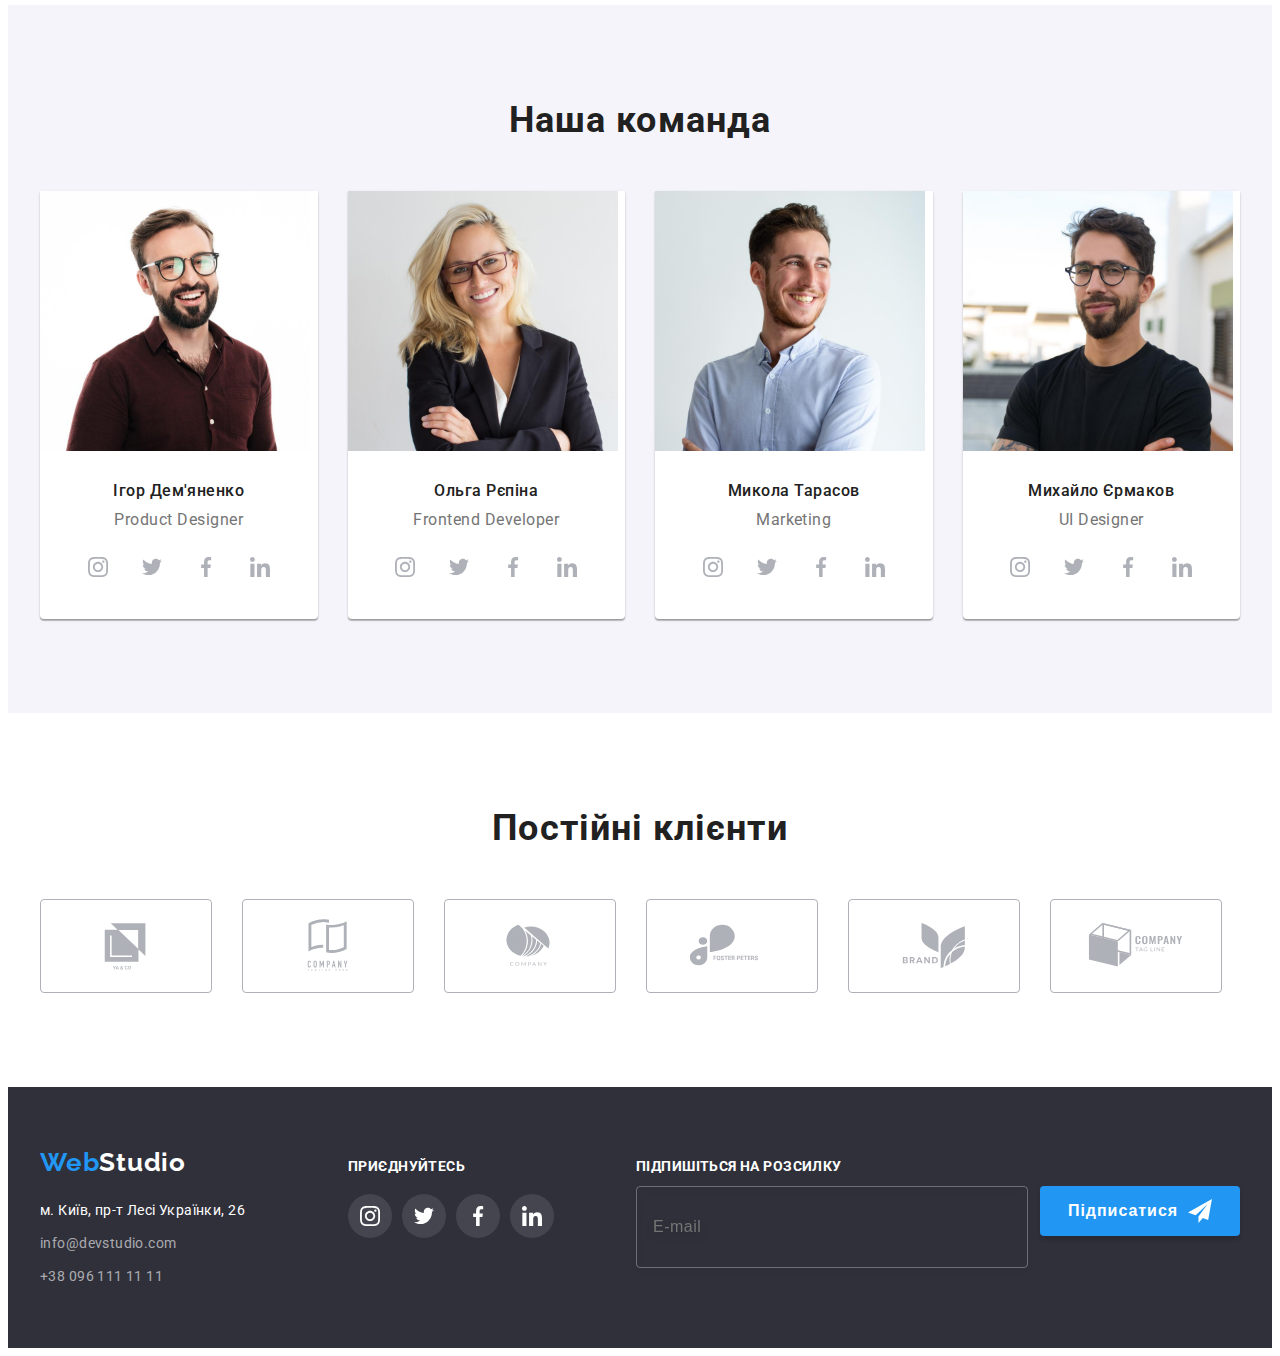
==== commit e2cdfe77: "bem" ====
--- a/index.html
+++ b/index.html
@@ -77,50 +77,50 @@
       <section class="benefits section">
         <div class="container benefits-container">
           <h2 class="visually-hidden">Переваги</h2>
-          <ul class="benefits-icon-list list">
-            <li class="benefits-icon-item">
-              <div class="benefits-icon">
+          <ul class="benefits__list list">
+            <li class="benefits__item">
+              <div class="benefits__icon">
                 <svg width="70" height="70">
                   <use href="./images/icons.svg#icon-antenna"></use>
                 </svg>
               </div>
-              <h3 class="benefits-title">УВАГА ДО ДЕТАЛЕЙ</h3>
-              <p class="benefits-list-text">
+              <h3 class="benefits__title">УВАГА ДО ДЕТАЛЕЙ</h3>
+              <p class="benefits__text">
                 Ідейні міркування, і навіть початок повсякденної роботи з
                 формування позиції.
               </p>
             </li>
-            <li class="benefits-icon-item">
-              <div class="benefits-icon">
+            <li class="benefits__item">
+              <div class="benefits__icon">
                 <svg width="70" height="70">
                   <use href="./images/icons.svg#icon-clock"></use>
                 </svg>
               </div>
-              <h3 class="benefits-title">ПУНКТУАЛЬНІСТЬ</h3>
-              <p class="benefits-list-text">
+              <h3 class="benefits__title">ПУНКТУАЛЬНІСТЬ</h3>
+              <p class="benefits__text">
                 Завдання організації, особливо рамки і місце навчання кадрів
                 тягне у себе.
               </p>
             </li>
-            <li class="benefits-icon-item">
-              <div class="benefits-icon">
+            <li class="benefits__item">
+              <div class="benefits__icon">
                 <svg width="70" height="70">
                   <use href="./images/icons.svg#icon-diagram"></use>
                 </svg>
               </div>
-              <h3 class="benefits-title">ПЛАНУВАННЯ</h3>
-              <p class="benefits-list-text">
+              <h3 class="benefits__title">ПЛАНУВАННЯ</h3>
+              <p class="benefits__text">
                 Так само консультація з широким активом значною мірою зумовлює.
               </p>
             </li>
-            <li class="benefits-icon-item">
-              <div class="benefits-icon">
+            <li class="benefits__item">
+              <div class="benefits__icon">
                 <svg width="70" height="70">
                   <use href="./images/icons.svg#icon-astronaut"></use>
                 </svg>
               </div>
-              <h3 class="benefits-title">СУЧАСНІ ТЕХНОЛОГІЇ</h3>
-              <p class="benefits-list-text">
+              <h3 class="benefits__title">СУЧАСНІ ТЕХНОЛОГІЇ</h3>
+              <p class="benefits__text">
                 Значимість цих проблем настільки очевидна, що реалізація
                 планових завдань.
               </p>
@@ -130,76 +130,76 @@
       </section>
       <section class="tasks section">
         <div class="container tasks-container">
-          <h2 class="tasks-title">Чим ми займаємося</h2>
-          <ul class="tasks-list list">
-            <li class="tasks-item">
+          <h2 class="tasks__title">Чим ми займаємося</h2>
+          <ul class="tasks__list list">
+            <li class="tasks__item">
               <img
                 src="./images/img1.jpg"
                 alt="keyboard"
                 width="370"
                 height="294"
               />
-              <p class="tasks-item-text">Десктопні додатки</p>
-            </li>
-            <li class="tasks-item">
+              <p class="tasks__text">Десктопні додатки</p>
+            </li>
+            <li class="tasks__item">
               <img
                 src="./images/img2.jpg"
                 alt="phone"
                 width="370"
                 height="294"
               />
-              <p class="tasks-item-text">Мобільні додатки</p>
-            </li>
-            <li class="tasks-item">
+              <p class="tasks__text">Мобільні додатки</p>
+            </li>
+            <li class="tasks__item">
               <img
                 src="./images/img3.jpg"
                 alt="tablet"
                 width="370"
                 height="294"
               />
-              <p class="tasks-item-text">Дизайнерські рішення</p>
+              <p class="tasks__text">Дизайнерські рішення</p>
             </li>
           </ul>
         </div>
       </section>
       <section class="team section">
         <div class="container team-container">
-          <h2 class="team-title">Наша команда</h2>
-          <ul class="team-list list">
-            <li class="team-item">
+          <h2 class="team__title">Наша команда</h2>
+          <ul class="team__list list">
+            <li class="team__item">
               <img
                 src="./images/ihor.jpg"
                 alt="worker-1"
                 width="270"
                 height="260"
               />
-              <div class="team-card-description">
-                <h3 class="team-item-name">Ігор Дем'яненко</h3>
-                <p class="team-item-text">Product Designer</p>
-                <ul class="team-icon-list list">
-                  <li class="team-icon-item">
-                    <a href="" class="team-contact-link">
+              <div class="card">
+                <h3 class="card__name">Ігор Дем'яненко</h3>
+                <p class="card__text">Product Designer</p>
+                <ul class="card__list list">
+                  <li class="card__item">
+                    <a href="" class="card__link">
                       <svg width="20" height="20">
                         <use href="./images/icons.svg#icon-instagram"></use>
                       </svg>
                     </a>
                   </li>
-                  <li class="team-icon-item">
-                    <a href="" class="team-contact-link">
+                  <li class="card__item">
+                    <a href="" class="card__link">
                       <svg width="20" height="20">
                         <use href="./images/icons.svg#icon-twitter"></use>
                       </svg>
                     </a>
                   </li>
-                  <li class="team-icon-item">
-                    <a href="" class="team-contact-link">
+                  <li class="card__item">
+                    <a href="" class="card__link">
                       <svg width="20" height="20">
                         <use href="./images/icons.svg#icon-facebook"></use>
                       </svg>
                     </a>
                   </li>
-                  <li class="team-icon-item">
-                    <a href="" class="team-contact-link">
+                  <li class="card__item">
+                    <a href="" class="card__link">
                       <svg width="20" height="20">
                         <use href="./images/icons.svg#icon-linkedin"></use>
                       </svg>
@@ -208,40 +208,40 @@
                 </ul>
               </div>
             </li>
-            <li class="team-item">
+            <li class="team__item">
               <img
                 src="./images/olga.jpg"
                 alt="worker-2"
                 width="270"
                 height="260"
               />
-              <div class="team-card-description">
-                <h3 class="team-item-name">Ольга Рєпіна</h3>
-                <p class="team-item-text">Frontend Developer</p>
-                <ul class="team-icon-list list">
-                  <li class="team-icon-item">
-                    <a href="" class="team-contact-link">
+              <div class="card">
+                <h3 class="card__name">Ольга Рєпіна</h3>
+                <p class="card__text">Frontend Developer</p>
+                <ul class="card__list list">
+                  <li class="card__item">
+                    <a href="" class="card__link">
                       <svg width="20" height="20">
                         <use href="./images/icons.svg#icon-instagram"></use>
                       </svg>
                     </a>
                   </li>
-                  <li class="team-icon-item">
-                    <a href="" class="team-contact-link">
+                  <li class="card__item">
+                    <a href="" class="card__link">
                       <svg width="20" height="20">
                         <use href="./images/icons.svg#icon-twitter"></use>
                       </svg>
                     </a>
                   </li>
-                  <li class="team-icon-item">
-                    <a href="" class="team-contact-link">
+                  <li class="card__item">
+                    <a href="" class="card__link">
                       <svg width="20" height="20">
                         <use href="./images/icons.svg#icon-facebook"></use>
                       </svg>
                     </a>
                   </li>
-                  <li class="team-icon-item">
-                    <a href="" class="team-contact-link">
+                  <li class="card__item">
+                    <a href="" class="card__link">
                       <svg width="20" height="20">
                         <use href="./images/icons.svg#icon-linkedin"></use>
                       </svg>
@@ -250,40 +250,40 @@
                 </ul>
               </div>
             </li>
-            <li class="team-item">
+            <li class="team__item">
               <img
                 src="./images/nik.jpg"
                 alt="worker-3"
                 width="270"
                 height="260"
               />
-              <div class="team-card-description">
-                <h3 class="team-item-name">Микола Тарасов</h3>
-                <p class="team-item-text">Marketing</p>
-                <ul class="team-icon-list list">
-                  <li class="team-icon-item">
-                    <a href="" class="team-contact-link">
+              <div class="card">
+                <h3 class="card__name">Микола Тарасов</h3>
+                <p class="card__text">Marketing</p>
+                <ul class="card__list list">
+                  <li class="card__item">
+                    <a href="" class="card__link">
                       <svg width="20" height="20">
                         <use href="./images/icons.svg#icon-instagram"></use>
                       </svg>
                     </a>
                   </li>
-                  <li class="team-icon-item">
-                    <a href="" class="team-contact-link">
+                  <li class="card__item">
+                    <a href="" class="card__link">
                       <svg width="20" height="20">
                         <use href="./images/icons.svg#icon-twitter"></use>
                       </svg>
                     </a>
                   </li>
-                  <li class="team-icon-item">
-                    <a href="" class="team-contact-link">
+                  <li class="card__item">
+                    <a href="" class="card__link">
                       <svg width="20" height="20">
                         <use href="./images/icons.svg#icon-facebook"></use>
                       </svg>
                     </a>
                   </li>
-                  <li class="team-icon-item">
-                    <a href="" class="team-contact-link">
+                  <li class="card__item">
+                    <a href="" class="card__link">
                       <svg width="20" height="20">
                         <use href="./images/icons.svg#icon-linkedin"></use>
                       </svg>
@@ -292,40 +292,40 @@
                 </ul>
               </div>
             </li>
-            <li class="team-item">
+            <li class="team__item">
               <img
                 src="./images/mich.jpg"
                 alt="worker-4"
                 width="270"
                 height="260"
               />
-              <div class="team-card-description">
-                <h3 class="team-item-name">Михайло Єрмаков</h3>
-                <p class="team-item-text">UI Designer</p>
-                <ul class="team-icon-list list">
-                  <li class="team-icon-item">
-                    <a href="" class="team-contact-link">
+              <div class="card">
+                <h3 class="card__name">Михайло Єрмаков</h3>
+                <p class="card__text">UI Designer</p>
+                <ul class="card__list list">
+                  <li class="card__item">
+                    <a href="" class="card__link">
                       <svg width="20" height="20">
                         <use href="./images/icons.svg#icon-instagram"></use>
                       </svg>
                     </a>
                   </li>
-                  <li class="team-icon-item">
-                    <a href="" class="team-contact-link">
+                  <li class="card__item">
+                    <a href="" class="card__link">
                       <svg width="20" height="20">
                         <use href="./images/icons.svg#icon-twitter"></use>
                       </svg>
                     </a>
                   </li>
-                  <li class="team-icon-item">
-                    <a href="" class="team-contact-link">
+                  <li class="card__item">
+                    <a href="" class="card__link">
                       <svg width="20" height="20">
                         <use href="./images/icons.svg#icon-facebook"></use>
                       </svg>
                     </a>
                   </li>
-                  <li class="team-icon-item">
-                    <a href="" class="team-contact-link">
+                  <li class="card__item">
+                    <a href="" class="card__link">
                       <svg width="20" height="20">
                         <use href="./images/icons.svg#icon-linkedin"></use>
                       </svg>
@@ -339,45 +339,45 @@
       </section>
       <section class="clients section">
         <div class="container clients-container">
-          <h2 class="clients-title">Постійні клієнти</h2>
-          <ul class="clients-list list">
-            <li class="clients-list-item">
-              <a class="clients-link" href="">
+          <h2 class="clients__title">Постійні клієнти</h2>
+          <ul class="clients__list list">
+            <li class="clients__item">
+              <a class="clients__link" href="">
                 <svg width="106" height="60">
                   <use href="./images/icons.svg#icon-company1"
                 </svg>
               </a>
             </li>
-            <li class="clients-list-item">
-              <a class="clients-link" href="">
+            <li class="clients__item">
+              <a class="clients__link" href="">
                 <svg width="106" height="60">
                   <use href="./images/icons.svg#icon-company2"
                 </svg>
               </a>
             </li>
-            <li class="clients-list-item">
-              <a class="clients-link" href="">
+            <li class="clients__item">
+              <a class="clients__link" href="">
                 <svg width="106" height="60">
                   <use href="./images/icons.svg#icon-company3"
                 </svg>
               </a>
             </li>
-            <li class="clients-list-item">
-              <a class="clients-link" href="">
+            <li class="clients__item">
+              <a class="clients__link" href="">
                 <svg width="106" height="60">
                   <use href="./images/icons.svg#icon-company4"
                 </svg>
               </a>
             </li>
-            <li class="clients-list-item">
-              <a class="clients-link" href="">
+            <li class="clients__item">
+              <a class="clients__link" href="">
                 <svg width="106" height="60">
                   <use href="./images/icons.svg#icon-company5"
                 </svg>
               </a>
             </li>
-            <li class="clients-list-item">
-              <a class="clients-link" href="">
+            <li class="clients__item">
+              <a class="clients__link" href="">
                 <svg width="106" height="60">
                   <use href="./images/icons.svg#icon-company6"
                 </svg>
@@ -391,61 +391,61 @@
       <div class="footer-container container">
         <div>
           <a class="footer-logo logo" href="/" aria-label="WebStudio">
-            <span class="logo-blue">Web</span
-            ><span class="logo-white">Studio</span></a
+            <span class="logo--blue">Web</span
+            ><span class="logo--white">Studio</span></a
           >
-          <address class="footer-address">
-            <ul class="footer-list list">
-              <li class="footer-item">
+          <address class="address">
+            <ul class="address__list list">
+              <li class="address__item">
                 <a
                   href="https://goo.gl/maps/jbiCb9qbZJLKxUEv6"
-                  class="footer-address-link link"
+                  class="address__link link"
                   target="_blank"
                   rel="noopener noreferrer nofollow"
                   >м. Київ, пр-т Лесі Українки, 26</a
                 >
               </li>
-              <li class="footer-item">
+              <li class="address__item">
                 <a
                   href="mailto:info@devstudio.com"
-                  class="footer-contacts-link link"
+                  class="contact__link link"
                   >info@devstudio.com</a
                 >
               </li>
-              <li class="footer-item">
-                <a href="tel:+380961111111" class="footer-contacts-link link"
+              <li class="address__item">
+                <a href="tel:+380961111111" class="contact__link link"
                   >+38 096 111 11 11</a
                 >
               </li>
             </ul>
           </address>
         </div>
-        <div class="enjoy-us-container container">
-          <h3 class="footer-title">приєднуйтесь</h3>
-          <ul class="footer-media-list list">
-            <li class="footer-media-item">
-              <a class="footer-media-link" href="">
+        <div class="follow-us-container container">
+          <h3 class="follow-us__title">приєднуйтесь</h3>
+          <ul class="networks__list list">
+            <li class="networks__item">
+              <a class="networks__link" href="">
                 <svg width="20" height="20">
                   <use href="./images/icons.svg#icon-instagram"
                 </svg>
               </a>
             </li>
-            <li class="footer-media-item">
-              <a class="footer-media-link" href="">
+            <li class="networks__item">
+              <a class="networks__link" href="">
                 <svg width="20" height="20">
                   <use href="./images/icons.svg#icon-twitter"
                 </svg>
               </a>
             </li>
-            <li class="footer-media-item">
-              <a class="footer-media-link" href="">
+            <li class="networks__item">
+              <a class="networks__link" href="">
                 <svg width="20" height="20">
                   <use href="./images/icons.svg#icon-facebook"
                 </svg>
               </a>
             </li>
-            <li class="footer-media-item">
-              <a class="footer-media-link" href="">
+            <li class="networks__item">
+              <a class="networks__link" href="">
                 <svg width="20" height="20">
                   <use href="./images/icons.svg#icon-linkedin"
                 </svg>
@@ -453,18 +453,18 @@
             </li>
           </ul>
         </div>
-        <form class="footer-form">
-          <p class="subscribe-title">Підпишіться на розсилку</p>
-          <div class="footer-subscribe">
+        <form class="subscribe__form">
+          <p class="subscribe__title">Підпишіться на розсилку</p>
+          <div class="subscribe">
             <label for="email">
               <input
                 type="email"
                 name="email"
-                class="footer-subscribe-field"
+                class="subscribe__field"
                 placeholder="E-mail"
               />
             </label>
-            <button type="submit" class="footer-submit-btn">
+            <button type="submit" class="subscribe__btn">
               Підписатися
               <svg width="24" height="24">
                 <use href="./images/icons.svg#icon-send"></use>
--- a/css/styles.css
+++ b/css/styles.css
@@ -220,17 +220,17 @@
   background: var(--brand-white);
   padding-bottom: 0;
 }
-.benefits-icon-list {
+.benefits__list {
   display: flex;
   gap: 30px;
   width: calc((100% - 90px) / 4);
 }
-.benefits-icon-item {
+.benefits__item {
   display: block;
   width: 270px;
   height: 248px;
 }
-.benefits-icon {
+.benefits__icon {
   display: flex;
   background-color: #f5f4fa;
   align-items: center;
@@ -240,7 +240,7 @@
   width: 270px;
   height: 120px;
 }
-.benefits-title {
+.benefits__title {
   margin-bottom: 10px;
 
   font-weight: 700;
@@ -250,7 +250,7 @@
   text-transform: uppercase;
   color: var(--brand-black);
 }
-.benefits-list-text {
+.benefits__text {
   width: 270px;
 
   font-size: 14px;
@@ -259,7 +259,7 @@
   color: var(--brand-gray);
 }
 /* ------------------------TASKS--------------------- */
-.tasks-title {
+.tasks__title {
   margin-bottom: 50px;
 
   font-weight: 700;
@@ -269,16 +269,16 @@
   letter-spacing: 0.03em;
   color: var(--brand-black);
 }
-.tasks-list {
-  display: flex;
-}
-.tasks-item:not(:last-child) {
+.tasks__list {
+  display: flex;
+}
+.tasks__item:not(:last-child) {
   margin-right: 30px;
 }
-.tasks-item {
+.tasks__item {
   position: relative;
 }
-.tasks-item-text {
+.tasks__text {
   position: absolute;
   bottom: 0;
 
@@ -301,7 +301,7 @@
 .team {
   background: #f5f4fa;
 }
-.team-title {
+.team__title {
   margin-bottom: 50px;
 
   font-weight: 700;
@@ -311,11 +311,11 @@
   letter-spacing: 0.03em;
   color: var(--brand-black);
 }
-.team-list {
+.team__list {
   display: flex;
   column-gap: 30px;
 }
-.team-item {
+.team__item {
   width: calc((100% - 30px) / 4);
 
   text-align: center;
@@ -323,10 +323,10 @@
   box-shadow: var(--box-shadow);
   border-radius: 0px 0px 4px 4px;
 }
-.team-card-description {
+.card {
   padding: 30px;
 }
-.team-item-name {
+.card__name {
   margin-bottom: 10px;
 
   font-weight: 500;
@@ -336,7 +336,7 @@
   letter-spacing: 0.03em;
   color: var(--brand-black);
 }
-.team-item-text {
+.card__text {
   margin-bottom: 16px;
 
   font-size: 16px;
@@ -345,12 +345,12 @@
   letter-spacing: 0.03em;
   color: var(--brand-gray);
 }
-.team-icon-list {
+.card__list {
   display: flex;
   justify-content: center;
   gap: 10px;
 }
-.team-contact-link {
+.card__link {
   display: flex;
   justify-content: center;
   align-items: center;
@@ -362,13 +362,13 @@
 
   transition: background-color var(--animation), fill var(--animation);
 }
-.team-contact-link:hover,
-.team-contact-link:focus {
+.card__link:hover,
+.card__:focus {
   background-color: var(--brand-blue);
   fill: var(--brand-white);
 }
 /* ----------------------------CLIENTS----------------------- */
-.clients-title {
+.clients__title {
   margin-bottom: 50px;
 
   font-weight: 700;
@@ -378,11 +378,11 @@
   letter-spacing: 0.03em;
   color: var(--brand-black);
 }
-.clients-list {
+.clients__list {
   display: flex;
   gap: 30px;
 }
-.clients-link {
+.clients__link {
   display: flex;
   justify-content: center;
   align-items: center;
@@ -395,8 +395,8 @@
 
   transition: fill var(--animation), border-color var(--animation);
 }
-.clients-link:hover,
-.clients-link:focus {
+.clients__link:hover,
+.clients__link:focus {
   fill: var(--brand-blue);
   border-color: var(--brand-blue);
 }
@@ -411,7 +411,7 @@
   gap: 70px;
   align-items: baseline;
 }
-.logo-white {
+.logo--white {
   font-weight: 700;
   font-size: 26px;
   line-height: calc(31 / 26);
@@ -422,40 +422,36 @@
   display: block;
   margin-bottom: 20px;
 }
-.footer-address-link {
+.address__item {
+  margin-bottom: 9px;
   font-style: normal;
   font-size: 14px;
   line-height: calc(24 / 14);
   letter-spacing: 0.03em;
+}
+.address__item:last-child {
+  margin-bottom: 0;
+}
+.address__link {
   color: var(--brand-white);
 
   transition: color var(--animation);
 }
-.footer-contacts-link {
-  font-style: normal;
-  font-size: 14px;
-  line-height: calc(24 / 14);
-  letter-spacing: 0.03em;
+.contact__link {
   color: rgba(255, 255, 255, 0.6);
 
   transition: color var(--animation);
 }
-.footer-item {
-  margin-bottom: 9px;
-}
-.footer-item:last-child {
-  margin-bottom: 0;
-}
-.footer-contacts-link:hover,
-.footer-contacts-link:focus,
-.footer-address-link:hover,
-.footer-address-link:focus {
+.contact__link:hover,
+.contact__link:focus,
+.address__link:hover,
+.address__link:focus {
   color: var(--brand-blue);
 }
-.enjoy-us-container {
+.follow-us-container {
   padding: 0;
 }
-.footer-title {
+.follow-us__title {
   margin-bottom: 20px;
 
   font-weight: 700;
@@ -465,11 +461,11 @@
   text-transform: uppercase;
   color: var(--brand-white);
 }
-.footer-media-list {
+.networks__list {
   display: flex;
   gap: 10px;
 }
-.footer-media-link {
+.networks__link {
   display: flex;
   align-items: center;
   justify-content: center;
@@ -481,15 +477,15 @@
   border-radius: 50%;
   transition: background-color var(--animation);
 }
-.footer-media-link:hover,
-.footer-media-link:focus {
+.networks__link:hover,
+.networks__link:focus {
   background-color: var(--brand-blue);
 }
-.footer-subscribe {
+.subscribe {
   display: flex;
   gap: 12px;
 }
-.subscribe-title {
+.subscribe__title {
   margin-bottom: 12px;
   font-weight: 700;
   font-size: 14px;
@@ -498,7 +494,7 @@
   text-transform: uppercase;
   color: var(--brand-white);
 }
-.footer-subscribe-field {
+.subscribe__field {
   width: 358px;
   height: 50px;
   padding: 15px 16px;
@@ -517,10 +513,10 @@
 
   transition: border-color var(--animation);
 }
-.footer-subscribe-field:focus {
+.subscribe__field:focus {
   border-color: var(--brand-blue);
 }
-.footer-submit-btn {
+.subscribe__btn {
   display: flex;
   align-items: center;
   text-align: center;
@@ -539,18 +535,18 @@
   border-radius: 4px;
   transition: background var(--animation);
 }
-.footer-submit-btn:hover,
-.footer-submit-btn:focus {
+.subscribe__btn:hover,
+.subscribe__btn:focus {
   background: var(--main-btn-hover);
 }
 /* ------------------------PORTFOLIO--------------------- */
-.portfolio-sections-list {
+.branches__list {
   display: flex;
   justify-content: center;
   column-gap: 8px;
   margin-bottom: 50px;
 }
-.sections-btn {
+.branches__btn {
   padding: 6px 22px;
 
   font-family: "Roboto", sans-serif;
@@ -569,26 +565,26 @@
   transition: color var(--animation), background var(--animation),
     box-shadow var(--animation);
 }
-.sections-btn:hover,
-.sections-btn:focus {
+.branches__btn:hover,
+.branches__btn:focus {
   color: var(--brand-white);
   background: var(--brand-blue);
   box-shadow: 0px 3px 1px rgba(0, 0, 0, 0.1), 0px 1px 2px rgba(0, 0, 0, 0.08),
     0px 2px 2px rgba(0, 0, 0, 0.12);
 }
-.portfolio-examples-list {
+.examples__list {
   display: flex;
   flex-wrap: wrap;
   gap: 30px;
 }
-.portfolio-examples-item {
+.examples__item {
   width: calc((100% - 60px) / 3);
 }
-.portfolio-card-overlay {
+.card-overlay {
   position: relative;
   overflow: hidden;
 }
-.card-overlay-text {
+.card-overlay__text {
   position: absolute;
   top: 0;
   left: 0;
@@ -611,18 +607,18 @@
   transform: translateY(100%);
   transition: transform var(--animation), opacity var(--animation);
 }
-.portfolio-card-link:hover .card-overlay-text,
-.portfolio-card-link:focus .card-overlay-text {
+.examples__link:hover .card-overlay__text,
+.examples__link:focus .card-overlay__text {
   opacity: 1;
   bottom: 100%;
   transform: translateY(0);
 }
-.portfolio-card-link {
+.examples__link {
   display: block;
   transition: box-shadow var(--animation);
 }
-.portfolio-card-link:hover,
-.portfolio-card-link:focus {
+.examples__link:hover,
+.examples__link:focus {
   box-shadow: 0px 1px 1px rgba(0, 0, 0, 0.12), 0px 4px 4px rgba(0, 0, 0, 0.06),
     1px 4px 6px rgba(0, 0, 0, 0.16);
 }
@@ -633,7 +629,7 @@
   border: 1px solid #eeeeee;
   border-top: 0;
 }
-.portfolio-examples-text {
+.examples__text {
   margin-bottom: 4px;
 
   font-weight: 700;
@@ -642,7 +638,7 @@
   letter-spacing: 0.06em;
   color: var(--brand-black);
 }
-.portfolio-examples-name {
+.examples__name {
   font-size: 16px;
   line-height: calc(30 / 16);
   letter-spacing: 0.03em;
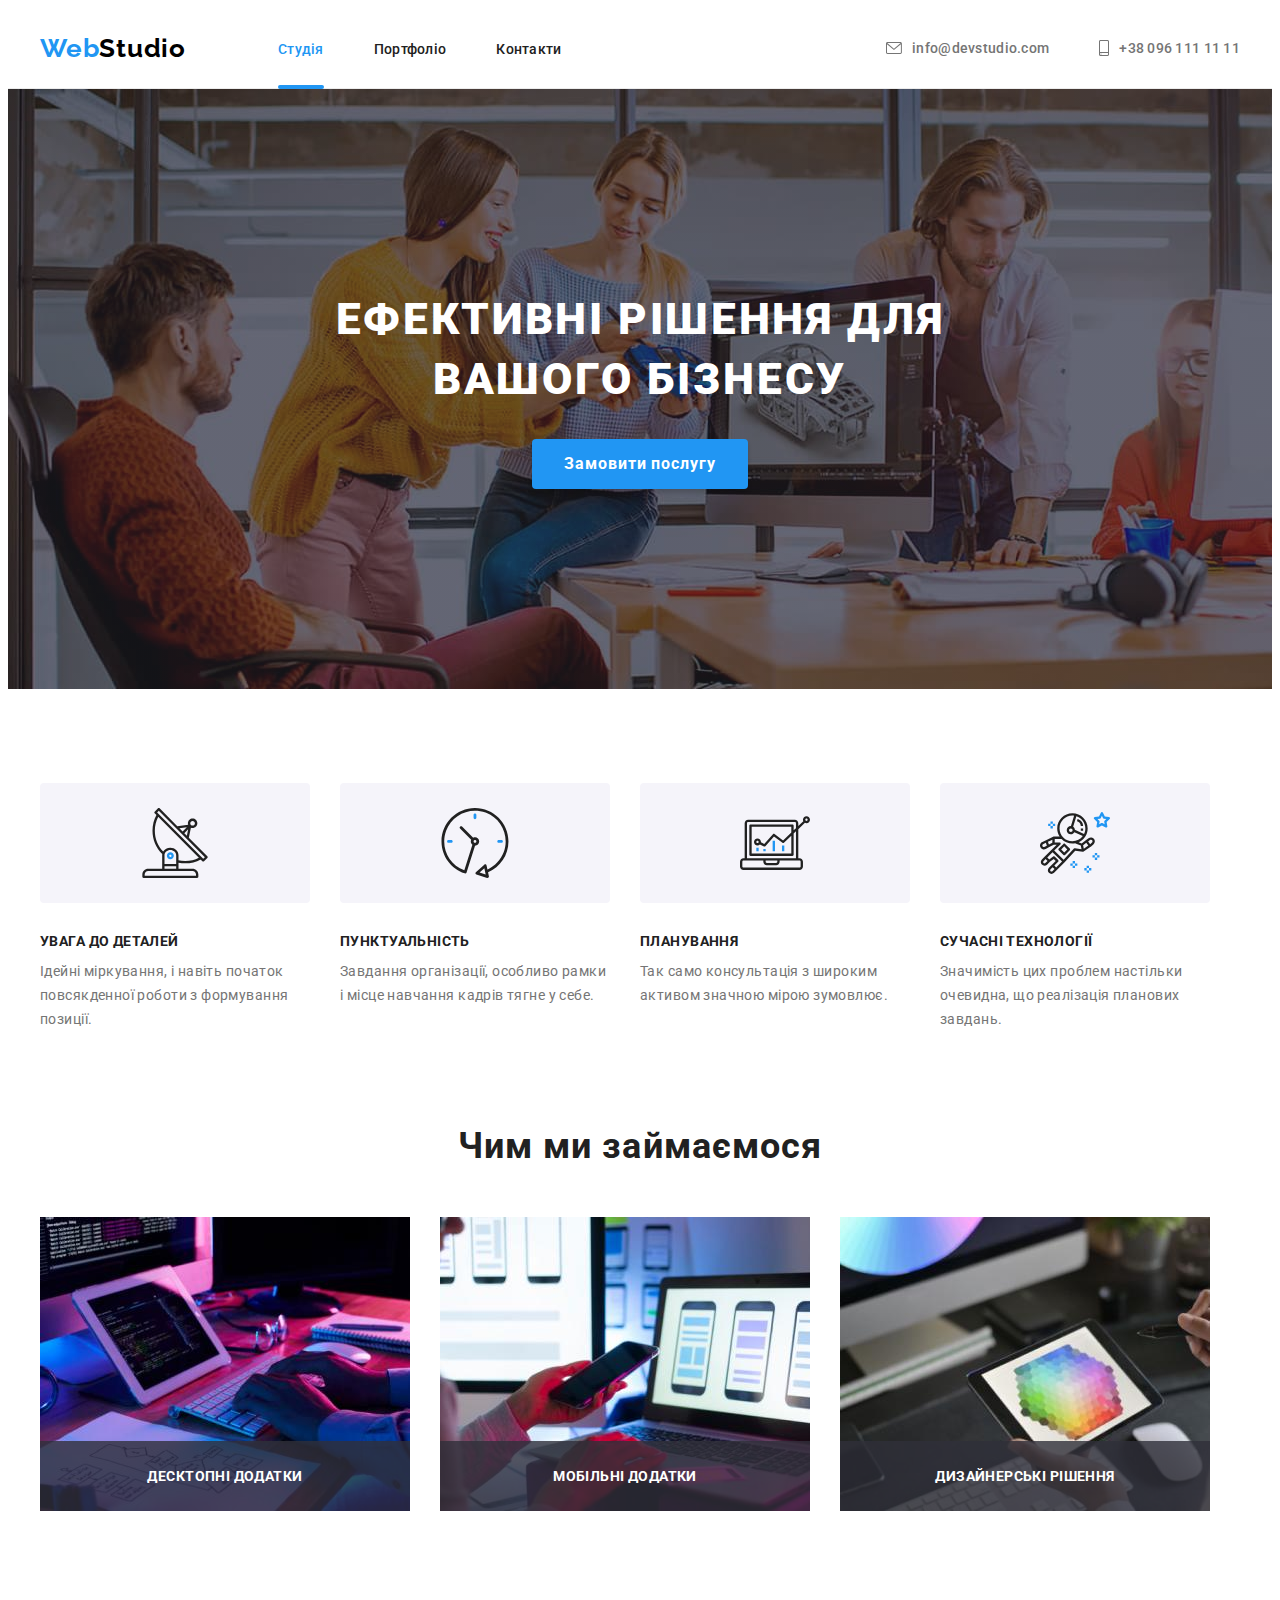
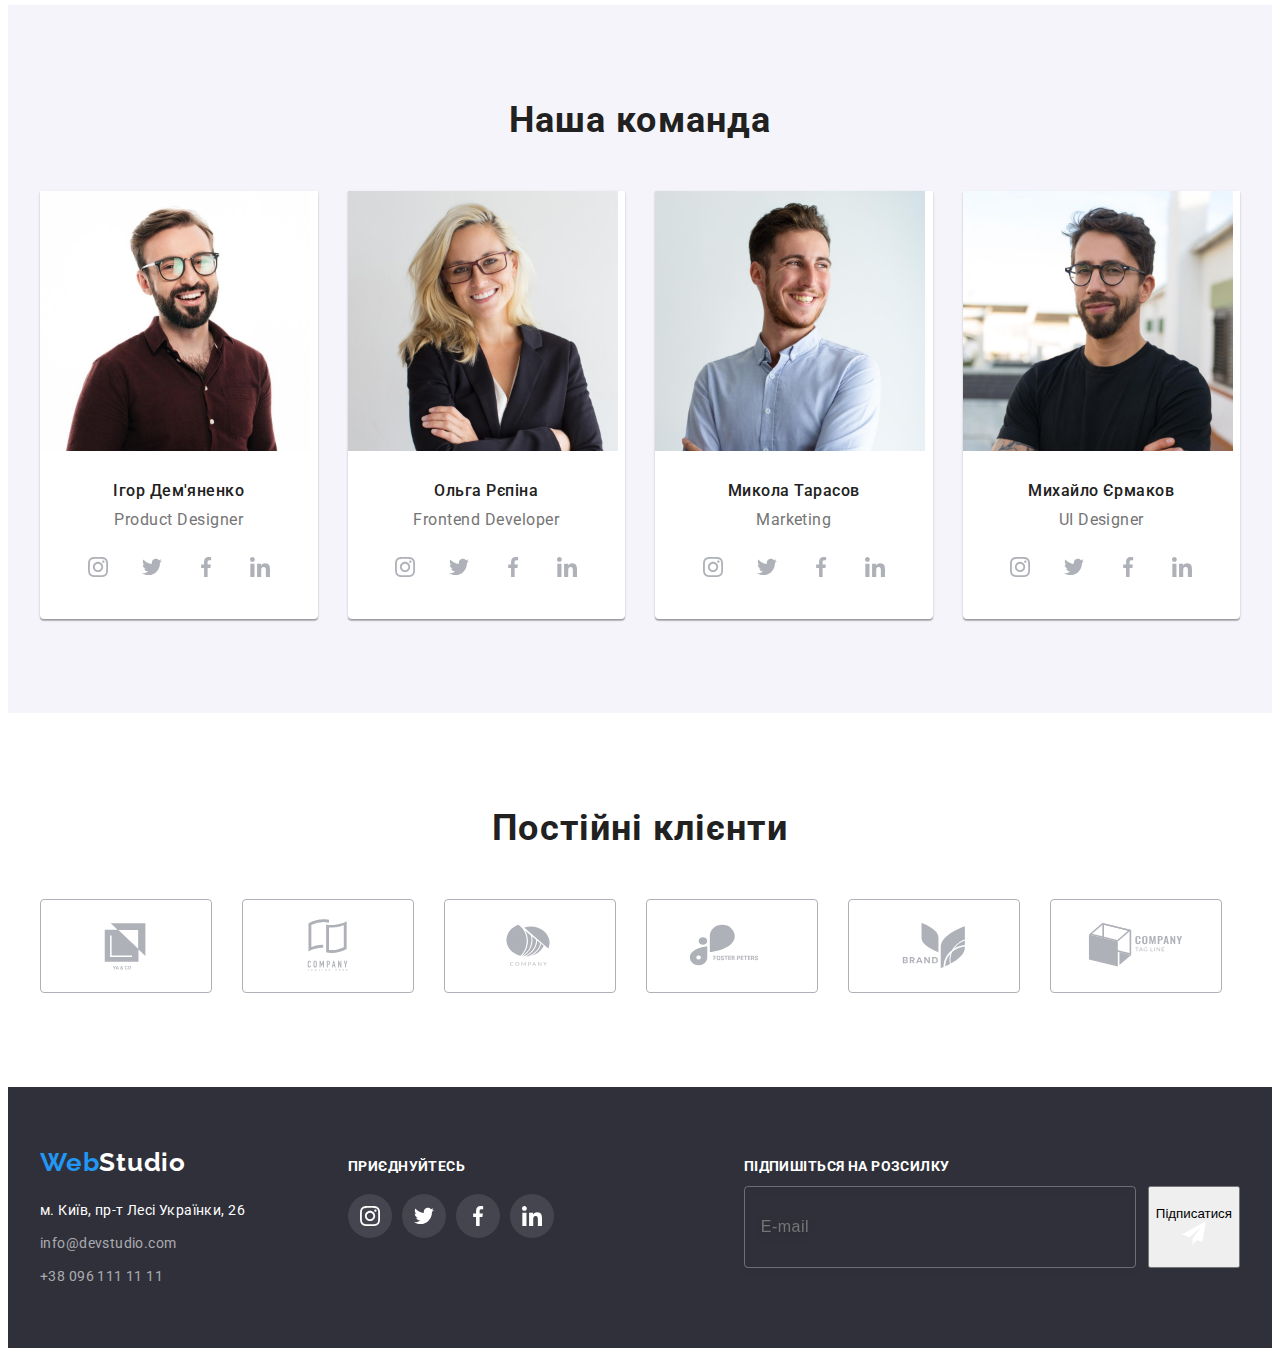
==== commit d6a65dbb: "bem" ====
--- a/index.html
+++ b/index.html
@@ -464,7 +464,7 @@
                 placeholder="E-mail"
               />
             </label>
-            <button type="submit" class="subscribe__btn">
+            <button type="submit" class="footer-submit-btn">
               Підписатися
               <svg width="24" height="24">
                 <use href="./images/icons.svg#icon-send"></use>
--- a/css/styles.css
+++ b/css/styles.css
@@ -622,7 +622,7 @@
   box-shadow: 0px 1px 1px rgba(0, 0, 0, 0.12), 0px 4px 4px rgba(0, 0, 0, 0.06),
     1px 4px 6px rgba(0, 0, 0, 0.16);
 }
-.portfolio-card-description {
+.examples__description {
   padding: 20px 24px;
 
   background: var(--brand-white);
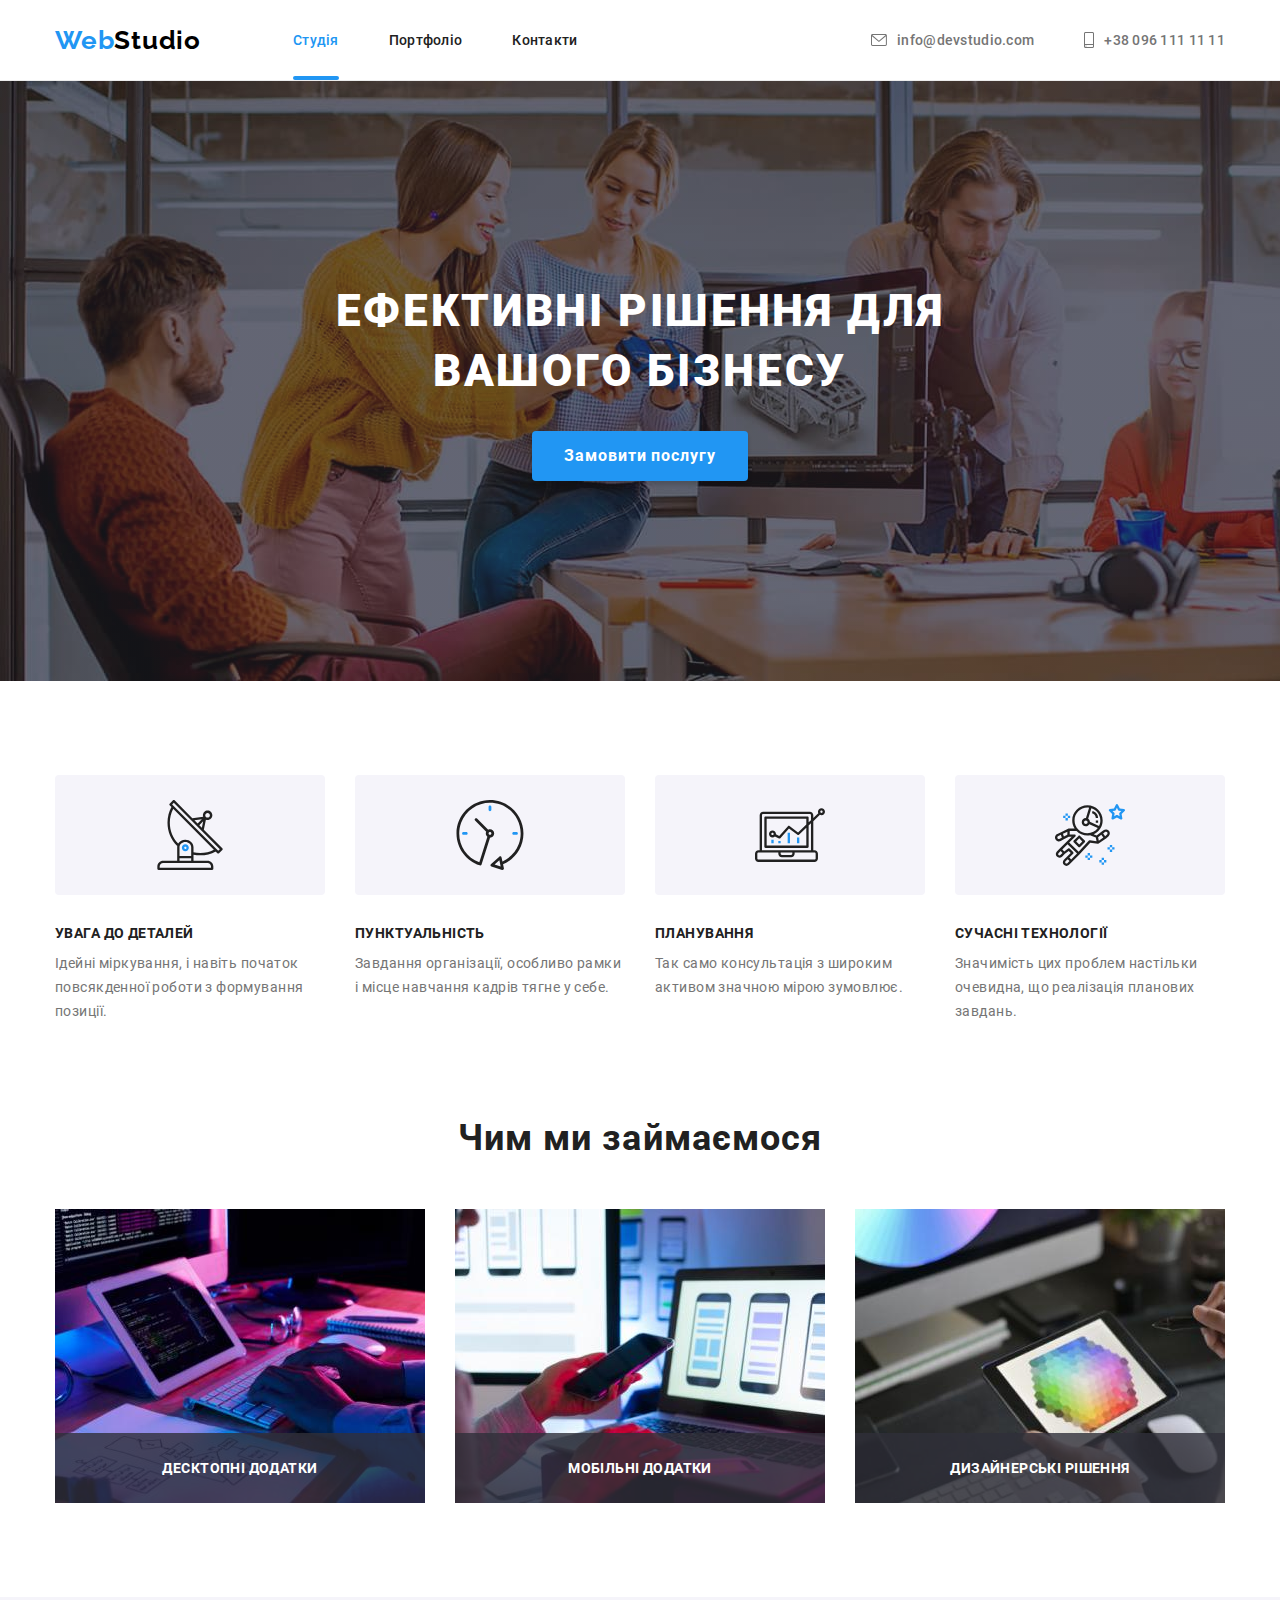
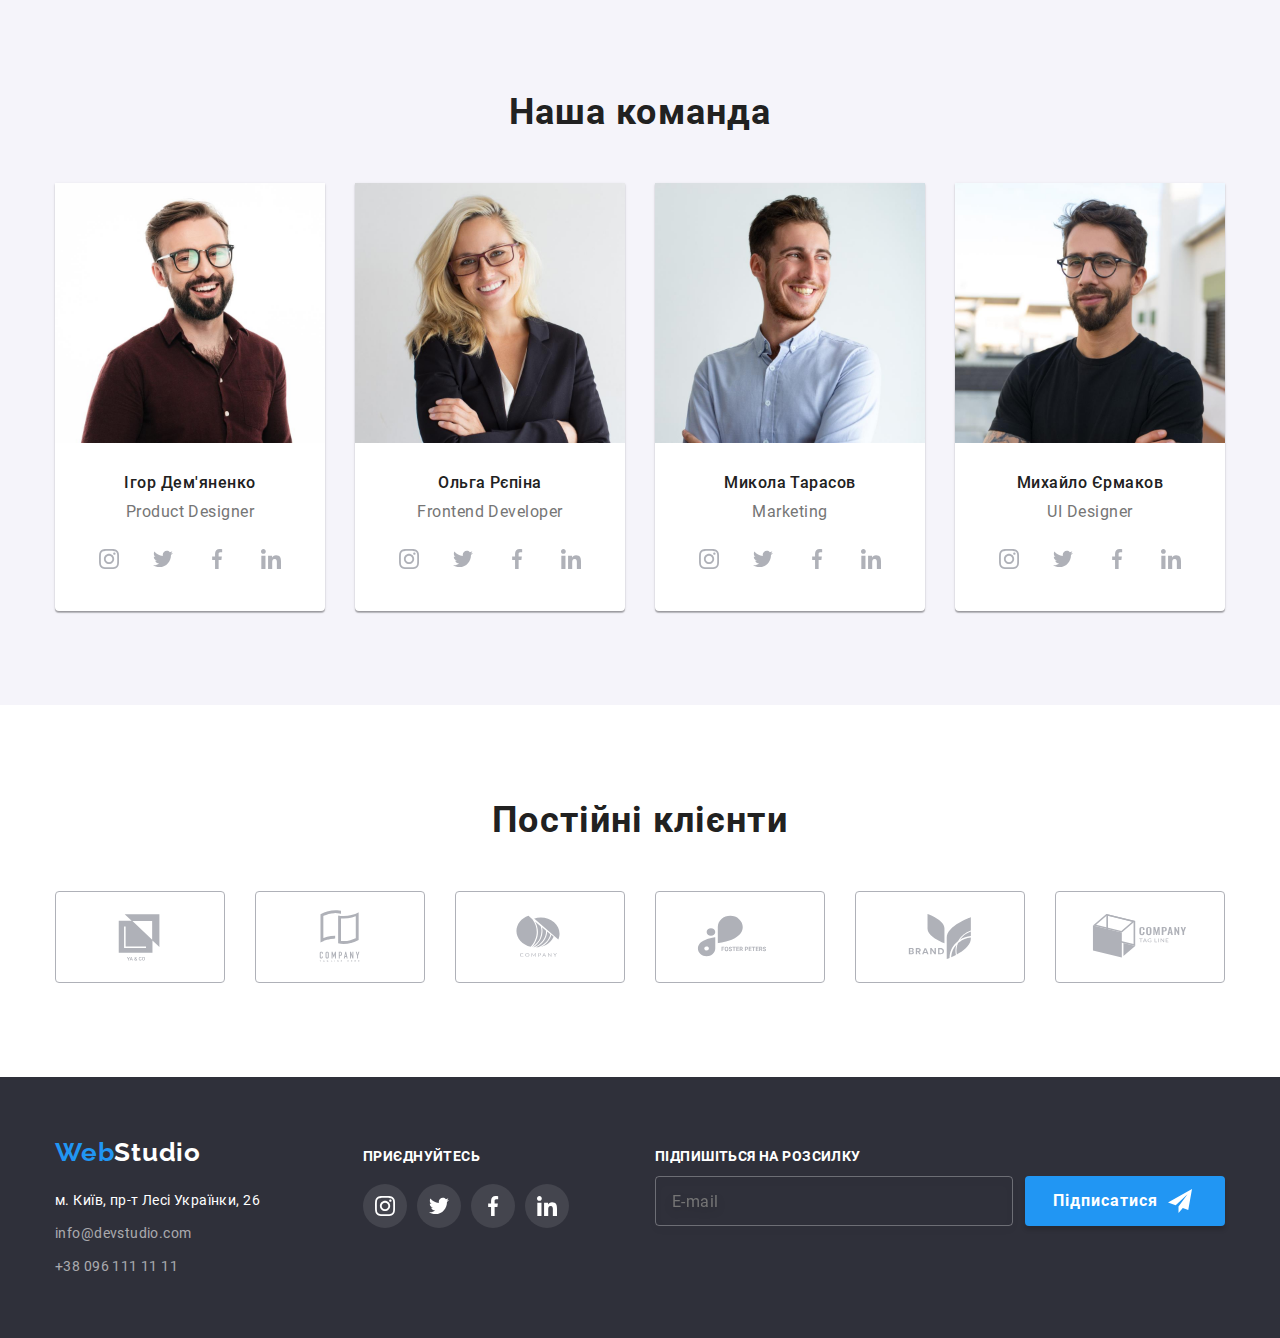
==== commit 510fc7b8: "sass" ====
--- a/index.html
+++ b/index.html
@@ -5,20 +5,21 @@
     <meta http-equiv="X-UA-Compatible" content="IE=edge" />
     <meta name="viewport" content="width=device-width, initial-scale=1.0" />
     <title>WebStudio</title>
-    <link rel="preconnect" href="https://fonts.googleapis.com" />
+    <!-- <link rel="preconnect" href="https://fonts.googleapis.com" />
     <link rel="preconnect" href="https://fonts.gstatic.com" crossorigin />
     <link
       href="https://fonts.googleapis.com/css2?family=Raleway:wght@700&family=Roboto:wght@400;500;700;900&display=swap"
       rel="stylesheet"
-    />
-    <link
+    /> -->
+    <!-- <link
       rel="stylesheet"
       href="https://cdnjs.cloudflare.com/ajax/libs/modern-normalize/1.1.0/modern-normalize.min.css"
       integrity="sha512-wpPYUAdjBVSE4KJnH1VR1HeZfpl1ub8YT/NKx4PuQ5NmX2tKuGu6U/JRp5y+Y8XG2tV+wKQpNHVUX03MfMFn9Q=="
       crossorigin="anonymous"
       referrerpolicy="no-referrer"
-    />
-    <link rel="stylesheet" href="./css/styles.css" />
+    /> -->
+    <!-- <link rel="stylesheet" href="./css/styles.css" /> -->
+    <link rel="stylesheet" href="./css/main.min.css" />
   </head>
   <body>
     <header class="header">
@@ -30,10 +31,16 @@
         <nav class="navigation">
           <ul class="navigation__list list">
             <li class="navigation__item">
-              <a href="./index.html" class="navigation__link link navigation__link--current">Студія</a>
+              <a
+                href="./index.html"
+                class="navigation__link link navigation__link--current"
+                >Студія</a
+              >
             </li>
             <li class="navigation__item">
-              <a href="./portfolio.html" class="navigation__link link">Портфоліо</a>
+              <a href="./portfolio.html" class="navigation__link link"
+                >Портфоліо</a
+              >
             </li>
             <li class="navigation__item">
               <a href="" class="navigation__link link">Контакти</a>
@@ -43,10 +50,7 @@
         <div class="header-contacts">
           <ul class="contacts__list list">
             <li class="contacts__item">
-              <a
-                href="mailto:info@devstudio.com"
-                class="contacts__link link"
-              >
+              <a href="mailto:info@devstudio.com" class="contacts__link link">
                 <svg class="mail-icon" width="16" height="12">
                   <use href="./images/icons.svg#icon-envelope"></use>
                 </svg>
@@ -406,9 +410,7 @@
                 >
               </li>
               <li class="address__item">
-                <a
-                  href="mailto:info@devstudio.com"
-                  class="contact__link link"
+                <a href="mailto:info@devstudio.com" class="contact__link link"
                   >info@devstudio.com</a
                 >
               </li>
@@ -464,7 +466,7 @@
                 placeholder="E-mail"
               />
             </label>
-            <button type="submit" class="footer-submit-btn">
+            <button type="submit" class="subscribe-btn">
               Підписатися
               <svg width="24" height="24">
                 <use href="./images/icons.svg#icon-send"></use>
@@ -476,57 +478,57 @@
     </footer>
     <div class="backdrop is-hidden" data-modal>
       <div class="modal-window">
-        <button type="button" class="button-modal-close" data-modal-close>
+        <button type="button" class="close-btn" data-modal-close>
           <svg width="18" height="18">
             <use href="./images/icons.svg#icon-close-black-18dp-1"></use>
           </svg>
         </button>
-        <form class="modal-window-form">
-          <p class="modal-title">Залиште свої дані, ми вам передзвонимо</p>
-          <div class="form-field">
-            <label class="form-label" for="user-name">Ім'я</label>
-            <div class="form-input">
+        <form class="modal-form">
+          <p class="modal__title">Залиште свої дані, ми вам передзвонимо</p>
+          <div class="form__field">
+            <label class="form__label" for="user-name">Ім'я</label>
+            <div class="form__input">
               <input
                 class="input-wrap"
                 id="user-name"
                 type="text"
                 name="user-name"
               />
-              <svg class="form-icon" width="18" height="18">
+              <svg class="form__icon" width="18" height="18">
                 <use href="./images/icons.svg#icon-person"></use>
               </svg>
             </div>
           </div>
-          <div class="form-field">
-            <label class="form-label" for="user-tel">Телефон</label>
-            <div class="form-input">
+          <div class="form__field">
+            <label class="form__label" for="user-tel">Телефон</label>
+            <div class="form__input">
               <input
                 class="input-wrap"
                 id="user-tel"
                 type="tel"
                 name="user-tel"
               />
-              <svg class="form-icon" width="18" height="18">
+              <svg class="form__icon" width="18" height="18">
                 <use href="./images/icons.svg#icon-phone"></use>
               </svg>
             </div>
           </div>
-          <div class="form-field">
-            <label class="form-label" for="user-email">Пошта</label>
-            <div class="form-input">
+          <div class="form__field">
+            <label class="form__label" for="user-email">Пошта</label>
+            <div class="form__input">
               <input
                 class="input-wrap"
                 id="user-email"
                 type="email"
                 name="user-email"
               />
-              <svg class="form-icon" width="18" height="18">
+              <svg class="form__icon" width="18" height="18">
                 <use href="./images/icons.svg#icon-email"></use>
               </svg>
             </div>
           </div>
-          <div class="form-comment">
-            <label class="form-label" for="textarea">Коментар</label>
+          <div class="form__comment">
+            <label class="form__label" for="textarea">Коментар</label>
             <textarea
               class="textarea"
               id="textarea"
@@ -534,20 +536,20 @@
               placeholder="Введіть текст"
             ></textarea>
           </div>
-          <div class="form-checkbox">
-            <label class="checkbox-label">
-              <input type="checkbox" class="checkbox" name="checkbox" />
-              <svg width="16" height="15" class="icon-no-active">
+          <div class="checkbox">
+            <label class="checkbox__label">
+              <input type="checkbox" class="checkbox__input" name="checkbox" />
+              <svg width="16" height="15" class="icon--no-active">
                 <use href="./images/icons.svg#icon-check"></use>
               </svg>
-              <svg width="16" height="15" class="icon-checked">
+              <svg width="16" height="15" class="icon--checked">
                 <use href="./images/icons.svg#icon-checked"></use>
               </svg>
               Погоджуюся з розсилкою та приймаю
-              <a href="" class="checkbox-link">Умови договору</a>
+              <a href="" class="checkbox__link">Умови договору</a>
             </label>
           </div>
-          <button class="form-btn" type="submit">Відправити</button>
+          <button class="send-btn" type="submit">Відправити</button>
         </form>
       </div>
     </div>
--- a/css/styles.css
+++ b/css/styles.css
@@ -686,7 +686,7 @@
   transform: translate(-50%, -50%) scale(1);
   transition: transform var(--animation);
 }
-.button-modal-close {
+.close-btn {
   position: absolute;
   top: 8px;
   right: 8px;
@@ -704,12 +704,12 @@
 
   cursor: pointer;
 }
-.button-modal-close:hover {
+.close-btn:hover {
   fill: var(--brand-blue);
   transition: fill var(--animation);
 }
 
-.modal-title {
+.modal__title {
   margin-bottom: 12px;
   font-weight: 700;
   font-size: 20px;
@@ -718,20 +718,20 @@
   letter-spacing: 0.03em;
   color: #212121;
 }
-.form-field {
+.form__field {
   margin-bottom: 10px;
   display: flex;
   flex-direction: column;
   gap: 4px;
 }
-.form-label {
+.form__label {
   font-weight: 400;
   font-size: 12px;
   line-height: calc(14 / 12);
   letter-spacing: 0.01em;
   color: #757575;
 }
-.form-input {
+.form__input {
   position: relative;
 }
 .input-wrap {
@@ -749,7 +749,7 @@
   cursor: pointer;
   transition: border-color var(--animation);
 }
-.form-icon {
+.form__icon {
   position: absolute;
   left: 12px;
   top: 50%;
@@ -760,10 +760,10 @@
 .textarea:focus {
   border-color: var(--brand-blue);
 }
-.input-wrap:focus ~ .form-icon {
+.input-wrap:focus ~ .form__icon {
   fill: var(--brand-blue);
 }
-.form-comment {
+.form__comment {
   display: flex;
   flex-direction: column;
   gap: 4px;
@@ -791,7 +791,7 @@
   letter-spacing: 0.01em;
   color: rgba(117, 117, 117, 0.5);
 }
-.form-checkbox {
+.checkbox {
   position: relative;
   left: 12px;
   margin-bottom: 30px;
@@ -800,7 +800,7 @@
   align-items: center;
   cursor: pointer;
 }
-.checkbox-label {
+.checkbox__label {
   font-weight: 400;
   font-size: 14px;
   line-height: calc(24 / 14);
@@ -808,7 +808,7 @@
   color: #757575;
   cursor: pointer;
 }
-.checkbox {
+.checkbox__input {
   position: absolute;
   white-space: nowrap;
   width: 1px;
@@ -820,15 +820,15 @@
   clip-path: inset(100%);
   margin: -1px;
 }
-.checkbox:checked ~ .icon-checked {
+.checkbox__input:checked ~ .icon--checked {
   opacity: 1;
   background-color: var(--brand-blue);
   fill: #ffffff;
 }
-.checkbox:checked + .icon-no-active {
+.checkbox__input:checked + .icon--no-active {
   opacity: 0;
 }
-.icon-no-active {
+.icon--no-active {
   position: absolute;
   left: 0;
   top: 50%;
@@ -837,7 +837,7 @@
   transition: opacity var(--animation);
   opacity: 1;
 }
-.icon-checked {
+.icon--checked {
   position: absolute;
   left: 0;
   top: 50%;
@@ -847,12 +847,12 @@
     var(--animation);
   opacity: 0;
 }
-.checkbox-link {
+.checkbox__link {
   position: relative;
   text-decoration: none;
   color: #2196f3;
 }
-.checkbox-link::before {
+.checkbox__link::before {
   position: absolute;
   content: "";
   bottom: 0;
@@ -861,7 +861,7 @@
   height: 1px;
   background-color: #2196f3;
 }
-.form-btn {
+.send-btn {
   display: block;
   margin-left: auto;
   margin-right: auto;
@@ -883,6 +883,6 @@
   border: 0;
   transition: background var(--animation);
 }
-.form-btn:hover {
+.send-btn:hover {
   background: var(--main-btn-hover);
 }
--- a/css/main.min.css
+++ b/css/main.min.css
@@ -0,0 +1 @@
+/*! modern-normalize v1.1.0 | MIT License | https://github.com/sindresorhus/modern-normalize */*,::after,::before{box-sizing:border-box}html{-moz-tab-size:4;tab-size:4}html{line-height:1.15;-webkit-text-size-adjust:100%}body{margin:0}body{font-family:system-ui,-apple-system,"Segoe UI",Roboto,Helvetica,Arial,sans-serif,"Apple Color Emoji","Segoe UI Emoji"}hr{height:0;color:inherit}abbr[title]{text-decoration:underline dotted}b,strong{font-weight:bolder}code,kbd,pre,samp{font-family:ui-monospace,SFMono-Regular,Consolas,"Liberation Mono",Menlo,monospace;font-size:1em}small{font-size:80%}sub,sup{font-size:75%;line-height:0;position:relative;vertical-align:baseline}sub{bottom:-0.25em}sup{top:-0.5em}table{text-indent:0;border-color:inherit}button,input,optgroup,select,textarea{font-family:inherit;font-size:100%;line-height:1.15;margin:0}button,select{text-transform:none}[type=button],[type=reset],[type=submit],button{-webkit-appearance:button}::-moz-focus-inner{border-style:none;padding:0}:-moz-focusring{outline:1px dotted ButtonText}:-moz-ui-invalid{box-shadow:none}legend{padding:0}progress{vertical-align:baseline}::-webkit-inner-spin-button,::-webkit-outer-spin-button{height:auto}[type=search]{-webkit-appearance:textfield;outline-offset:-2px}::-webkit-search-decoration{-webkit-appearance:none}::-webkit-file-upload-button{-webkit-appearance:button;font:inherit}summary{display:list-item}:root{--brand-black: #212121;--brand-blue: #2196f3;--brand-white: #ffffff;--brand-gray: #757575;--brand-dark-blue: #2f303a;--logo-black: #000000;--main-btn-hover: #188ce8;--icon-color: #afb1b8;--opacity-bg: rgba(47, 48, 58, 0.8);--box-shadow: 0px 1px 3px rgba(0, 0, 0, 0.12), 0px 1px 1px rgba(0, 0, 0, 0.14), 0px 2px 1px rgba(0, 0, 0, 0.2);--animation: 250ms cubic-bezier(0.4, 0, 0.2, 1)}@font-face{font-family:"Roboto";font-style:normal;font-weight:400;src:url("../fonts/roboto-v30-latin_cyrillic-regular.eot");src:local(""),url("../fonts/roboto-v30-latin_cyrillic-regular.eot?#iefix") format("embedded-opentype"),url("../fonts/roboto-v30-latin_cyrillic-regular.woff2") format("woff2"),url("../fonts/roboto-v30-latin_cyrillic-regular.woff") format("woff"),url("../fonts/roboto-v30-latin_cyrillic-regular.ttf") format("truetype"),url("../fonts/roboto-v30-latin_cyrillic-regular.svg#Roboto") format("svg")}@font-face{font-family:"Roboto";font-style:normal;font-weight:500;src:url("../fonts/roboto-v30-latin_cyrillic-500.eot");src:local(""),url("../fonts/roboto-v30-latin_cyrillic-500.eot?#iefix") format("embedded-opentype"),url("../fonts/roboto-v30-latin_cyrillic-500.woff2") format("woff2"),url("../fonts/roboto-v30-latin_cyrillic-500.woff") format("woff"),url("../fonts/roboto-v30-latin_cyrillic-500.ttf") format("truetype"),url("../fonts/roboto-v30-latin_cyrillic-500.svg#Roboto") format("svg")}@font-face{font-family:"Roboto";font-style:normal;font-weight:700;src:url("../fonts/roboto-v30-latin_cyrillic-700.eot");src:local(""),url("../fonts/roboto-v30-latin_cyrillic-700.eot?#iefix") format("embedded-opentype"),url("../fonts/roboto-v30-latin_cyrillic-700.woff2") format("woff2"),url("../fonts/roboto-v30-latin_cyrillic-700.woff") format("woff"),url("../fonts/roboto-v30-latin_cyrillic-700.ttf") format("truetype"),url("../fonts/roboto-v30-latin_cyrillic-700.svg#Roboto") format("svg")}@font-face{font-family:"Roboto";font-style:normal;font-weight:900;src:url("../fonts/roboto-v30-latin_cyrillic-900.eot");src:local(""),url("../fonts/roboto-v30-latin_cyrillic-900.eot?#iefix") format("embedded-opentype"),url("../fonts/roboto-v30-latin_cyrillic-900.woff2") format("woff2"),url("../fonts/roboto-v30-latin_cyrillic-900.woff") format("woff"),url("../fonts/roboto-v30-latin_cyrillic-900.ttf") format("truetype"),url("../fonts/roboto-v30-latin_cyrillic-900.svg#Roboto") format("svg")}@font-face{font-family:"Raleway";font-style:normal;font-weight:400;src:url("../fonts/raleway-v28-latin_cyrillic-regular.eot");src:local(""),url("../fonts/raleway-v28-latin_cyrillic-regular.eot?#iefix") format("embedded-opentype"),url("../fonts/raleway-v28-latin_cyrillic-regular.woff2") format("woff2"),url("../fonts/raleway-v28-latin_cyrillic-regular.woff") format("woff"),url("../fonts/raleway-v28-latin_cyrillic-regular.ttf") format("truetype"),url("../fonts/raleway-v28-latin_cyrillic-regular.svg#Raleway") format("svg")}@font-face{font-family:"Raleway";font-style:normal;font-weight:700;src:url("../fonts/raleway-v28-latin_cyrillic-700.eot");src:local(""),url("../fonts/raleway-v28-latin_cyrillic-700.eot?#iefix") format("embedded-opentype"),url("../fonts/raleway-v28-latin_cyrillic-700.woff2") format("woff2"),url("../fonts/raleway-v28-latin_cyrillic-700.woff") format("woff"),url("../fonts/raleway-v28-latin_cyrillic-700.ttf") format("truetype"),url("../fonts/raleway-v28-latin_cyrillic-700.svg#Raleway") format("svg")}p,h1,h2,h3,h4,h5,h6{margin:0}ul,ol{margin:0;padding-left:0}address{font-style:normal}a{color:currentColor}button{cursor:pointer}img{display:block}body{font-family:"Roboto",sans-serif;color:var(--brand-black)}.list{list-style:none}.link{text-decoration:none}.container{width:1200px;margin-left:auto;margin-right:auto;padding-left:15px;padding-right:15px}.visually-hidden{position:absolute;white-space:nowrap;width:1px;height:1px;overflow:hidden;border:0;padding:0;clip:rect(0 0 0 0);clip-path:inset(50%);margin:-1px}.section{padding-top:94px;padding-bottom:94px}.logo{text-decoration:none;font-family:"Raleway",sans-serif;font-weight:700;font-size:26px;line-height:1.1923076923;letter-spacing:.03em;margin-right:92px}.logo--blue{color:var(--brand-blue)}.logo--black{color:var(--logo-black)}.logo--white{color:var(--brand-white)}.header{background:var(--brand-white);border-bottom:1px solid #ececec}.header-container{display:flex;align-items:center}.navigation__list{display:flex;align-items:center}.navigation__item:not(:last-child){margin-right:50px}.navigation__link{font-weight:500;font-size:14px;line-height:1.1428571429;letter-spacing:.02em;color:var(--brand-black);padding-top:32px;padding-bottom:32px;transition:color var(--animation)}.navigation__link:hover,.navigation__link:focus{color:var(--brand-blue)}.navigation__link--current{color:var(--brand-blue);position:relative}.navigation__link--current::after{position:absolute;display:block;content:"";width:100%;height:4px;bottom:0px;right:0px;border-radius:2px;background:var(--brand-blue)}.header-contacts{margin-left:auto}.contacts__list{display:flex;align-items:center}.contacts__item:not(:last-child){margin-right:50px}.contacts__link{font-weight:500;font-size:14px;line-height:1.1428571429;letter-spacing:.02em;display:flex;align-items:center;color:var(--brand-gray);padding-top:32px;padding-bottom:32px;transition:color var(--animation)}.contacts__link:hover,.contacts__link:focus{color:var(--brand-blue)}.tel-icon,.mail-icon{fill:currentColor;margin-right:10px}.preview{max-width:1600px;margin-left:auto;margin-right:auto;padding-top:200px;padding-bottom:200px;background-repeat:no-repeat;background-position:center;background-size:cover;text-align:center;background:var(--brand-dark-blue);background-image:linear-gradient(rgba(47, 48, 58, 0.4), rgba(47, 48, 58, 0.4)),url(../images/main-bg.jpg)}.preview__title{width:696px;margin-left:auto;margin-right:auto;margin-bottom:30px;font-weight:900;font-size:44px;line-height:1.3636363636;letter-spacing:.06em;text-transform:uppercase;color:var(--brand-white)}.order__btn{min-width:200px;padding:10px 32px;font-family:"Roboto",sans-serif;font-style:normal;font-weight:700;font-size:16px;line-height:1.875;letter-spacing:.06em;color:var(--brand-white);background:var(--brand-blue);box-shadow:0px 4px 4px rgba(0,0,0,.15);border-radius:4px;border:0;transition:background var(--animation)}.order__btn:hover,.order__btn:focus{background:var(--main-btn-hover)}.benefits{background:var(--brand-white);padding-bottom:0}.benefits__list{display:flex;gap:30px;width:calc((100% - 90px)/4)}.benefits__item{display:block;width:270px;height:248px}.benefits__icon{display:flex;background-color:#f5f4fa;align-items:center;justify-content:center;border-radius:4px;margin-bottom:30px;width:270px;height:120px}.benefits__title{margin-bottom:10px;font-weight:700;font-size:14px;line-height:1.1428571429;letter-spacing:.03em;text-transform:uppercase;color:var(--brand-black)}.benefits__text{width:270px;font-size:14px;line-height:1.7142857143;letter-spacing:.03em;color:var(--brand-gray)}.tasks__title{margin-bottom:50px;font-weight:700;font-size:36px;line-height:1.1666666667;text-align:center;letter-spacing:.03em;color:var(--brand-black)}.tasks__list{display:flex}.tasks__item{position:relative}.tasks__item:not(:last-child){margin-right:30px}.tasks__text{position:absolute;bottom:0;display:flex;align-items:center;justify-content:center;width:100%;height:70px;font-weight:700;font-size:14px;line-height:1.1428571429;text-align:center;letter-spacing:.03em;text-transform:uppercase;color:var(--brand-white);background:var(--opacity-bg)}.team{background:#f5f4fa}.team__title{margin-bottom:50px;font-weight:700;font-size:36px;line-height:1.1666666667;text-align:center;letter-spacing:.03em;color:var(--brand-black)}.team__list{display:flex;column-gap:30px}.team__item{width:calc((100% - 30px)/4);text-align:center;background-color:#fff;box-shadow:var(--box-shadow);border-radius:0px 0px 4px 4px}.card{padding:30px}.card__name{margin-bottom:10px;font-weight:500;font-size:16px;line-height:1.1875;text-align:center;letter-spacing:.03em;color:var(--brand-black)}.card__text{margin-bottom:16px;font-size:16px;line-height:1.1875;text-align:center;letter-spacing:.03em;color:var(--brand-gray)}.card__list{display:flex;justify-content:center;gap:10px}.card__link{display:flex;justify-content:center;align-items:center;width:44px;height:44px;border-radius:50%;fill:var(--icon-color);transition:background-color var(--animation),fill var(--animation)}.card__link:hover,.card__link:focus{background-color:var(--brand-blue);fill:var(--brand-white)}.clients__title{margin-bottom:50px;font-weight:700;font-size:36px;line-height:1.1666666667;text-align:center;letter-spacing:.03em;color:var(--brand-black)}.clients__list{display:flex;gap:30px}.clients__link{display:flex;justify-content:center;align-items:center;width:170px;height:92px;border:1px solid var(--icon-color);border-radius:4px;fill:var(--icon-color);transition:fill var(--animation),border-color var(--animation)}.clients__link:hover,.clients__link:focus{fill:var(--brand-blue);border-color:var(--brand-blue)}.footer{background:var(--brand-dark-blue);padding-top:60px;padding-bottom:60px}.footer-container{display:flex;gap:70px;align-items:baseline}.footer-logo{display:block;margin-bottom:20px}.address__item{margin-bottom:9px;font-style:normal;font-size:14px;line-height:1.7142857143;letter-spacing:.03em}.address__item:last-child{margin-bottom:0}.address__link{color:var(--brand-white);transition:color var(--animation)}.address__link:hover,.address__link:focus{color:var(--brand-blue)}.contact__link{color:rgba(255,255,255,.6);transition:color var(--animation)}.contact__link:hover,.contact__link:focus{color:var(--brand-blue)}.follow-us-container{padding:0}.follow-us__title{margin-bottom:20px;font-weight:700;font-size:14px;line-height:1.1428571429;letter-spacing:.03em;text-transform:uppercase;color:var(--brand-white)}.networks__list{display:flex;gap:10px}.networks__link{display:flex;align-items:center;justify-content:center;width:44px;height:44px;fill:var(--brand-white);background-color:rgba(255,255,255,.1);border-radius:50%;transition:background-color var(--animation)}.networks__link:hover,.networks__link:focus{background-color:var(--brand-blue)}.subscribe{display:flex;gap:12px}.subscribe__title{margin-bottom:12px;font-weight:700;font-size:14px;line-height:1.1428571429;letter-spacing:.03em;text-transform:uppercase;color:var(--brand-white)}.subscribe__field{width:358px;height:50px;padding:15px 16px;border:1px solid rgba(255,255,255,.3);filter:drop-shadow(0px 4px 4px rgba(0, 0, 0, 0.15));border-radius:4px;background:inherit;outline:none;display:flex;align-items:center;font-weight:400;font-size:16px;line-height:1.25;letter-spacing:.03em;color:rgba(255,255,255,.6);transition:border-color var(--animation)}.subscribe__field:focus{border-color:var(--brand-blue)}.subscribe-btn{display:flex;align-items:center;text-align:center;width:200px;height:50px;padding:10px 28px;gap:10px;font-weight:700;font-size:16px;line-height:1.875;letter-spacing:.06em;color:#fff;border:none;background:var(--brand-blue);box-shadow:0px 4px 4px rgba(0,0,0,.15);border-radius:4px;transition:background var(--animation)}.subscribe-btn:hover,.subscribe-btn:focus{background:var(--main-btn-hover)}.branches__list{display:flex;justify-content:center;column-gap:8px;margin-bottom:50px}.branches__btn{padding:6px 22px;font-family:"Roboto",sans-serif;font-style:normal;font-weight:500;font-size:16px;line-height:1.625;text-align:center;letter-spacing:.03em;color:var(--brand-black);background:#f5f4fa;cursor:pointer;border-radius:4px;border:0;transition:color var(--animation),background var(--animation),box-shadow var(--animation)}.branches__btn:hover,.branches__btn:focus{color:var(--brand-white);background:var(--brand-blue);box-shadow:0px 3px 1px rgba(0,0,0,.1),0px 1px 2px rgba(0,0,0,.08),0px 2px 2px rgba(0,0,0,.12)}.examples__list{display:flex;flex-wrap:wrap;gap:30px}.examples__item{width:calc((100% - 60px)/3)}.card-overlay{position:relative;overflow:hidden}.card-overlay__text{position:absolute;top:0;left:0;display:flex;justify-content:center;width:100%;height:100%;padding:63px 24px 63px 24px;opacity:0;font-weight:400;font-size:18px;line-height:1.5555555556;letter-spacing:.03em;color:var(--brand-white);background:rgba(33,150,243,.9);transform:translateY(100%);transition:transform var(--animation),opacity var(--animation)}.examples__link{display:block;transition:box-shadow var(--animation)}.examples__link:hover,.examples__link:focus{box-shadow:0px 1px 1px rgba(0,0,0,.12),0px 4px 4px rgba(0,0,0,.06),1px 4px 6px rgba(0,0,0,.16)}.examples__link:hover .card-overlay__text,.examples__link:focus .card-overlay__text{opacity:1;bottom:100%;transform:translateY(0)}.examples__link .examples__description{padding:20px 24px;background:var(--brand-white);border:1px solid #eee;border-top:0}.examples__link .examples__text{margin-bottom:4px;font-weight:700;font-size:18px;line-height:2;letter-spacing:.06em;color:var(--brand-black)}.examples__link .examples__name{font-size:16px;line-height:1.875;letter-spacing:.03em;color:var(--brand-gray)}.backdrop{position:fixed;top:0;left:0;width:100vw;height:100vh;opacity:1;background:rgba(0,0,0,.2);transition:opacity var(--animation),background var(--animation)}.backdrop.is-hidden{opacity:0;pointer-events:none;visibility:hidden;transition:var(--animation)}.backdrop.is-hidden .modal-window{transform:translate(-50%, -50%) scale(0)}.modal-window{position:absolute;top:50%;left:50%;display:block;margin-left:auto;margin-right:auto;padding:40px;width:528px;height:581px;background:var(--brand-white);box-shadow:var(--box-shadow);border-radius:4px;transform:translate(-50%, -50%) scale(1);transition:transform var(--animation)}.close-btn{position:absolute;top:8px;right:8px;display:flex;justify-content:center;align-items:center;width:30px;height:30px;background:var(--brand-white);border:1px solid rgba(0,0,0,.1);border-radius:50%;cursor:pointer}.close-btn:hover{fill:var(--brand-blue);transition:fill var(--animation)}.modal__title{margin-bottom:12px;font-weight:700;font-size:20px;line-height:1.15;text-align:center;letter-spacing:.03em;color:var(--brand-black)}.form__field{margin-bottom:10px;display:flex;flex-direction:column;gap:4px}.form__label{font-weight:400;font-size:12px;line-height:1.1666666667;letter-spacing:.01em;color:var(--brand-gray)}.form__input{position:relative}.input-wrap{width:100%;height:40px;padding:0 12px 0 42px;outline:none;font-weight:400;font-size:12px;line-height:1.1666666667;letter-spacing:.01em;color:var(--brand-black);border:1px solid rgba(33,33,33,.2);border-radius:4px;cursor:pointer;transition:border-color var(--animation)}.input-wrap:focus{border-color:var(--brand-blue)}.input-wrap:focus~.form__icon{fill:var(--brand-blue)}.form__icon{position:absolute;left:12px;top:50%;transform:translateY(-50%);transition:fill var(--animation)}.form__comment{display:flex;flex-direction:column;gap:4px;margin-bottom:20px}.textarea{width:100%;height:120px;padding:12px 16px;outline:none;resize:none;font-weight:400;font-size:12px;line-height:1.1666666667;letter-spacing:.01em;color:var(--brand-black);border:1px solid rgba(33,33,33,.2);border-radius:4px;transition:border-color var(--animation)}.textarea:focus{border-color:var(--brand-blue)}.textarea::placeholder{font-weight:400;font-size:12px;line-height:14px;letter-spacing:.01em;color:rgba(117,117,117,.5)}.checkbox{position:relative;left:12px;margin-bottom:30px;display:flex;justify-content:center;align-items:center;cursor:pointer}.checkbox__label{font-weight:400;font-size:14px;line-height:1.7142857143;letter-spacing:.03em;color:var(--brand-gray);cursor:pointer}.checkbox__input{position:absolute;white-space:nowrap;width:1px;height:1px;overflow:hidden;border:0;padding:0;clip:rect(0 0 0 0);clip-path:inset(100%);margin:-1px}.icon--no-active{position:absolute;left:0;top:50%;transform:translateY(-50%);border-radius:2px;transition:opacity var(--animation);opacity:1}.checkbox__input:checked+.icon--no-active{opacity:0}.icon--checked{position:absolute;left:0;top:50%;border-radius:2px;transform:translateY(-50%);transition:opacity var(--animation) background-color var(--animation) fill var(--animation);opacity:0}.checkbox__input:checked~.icon--checked{opacity:1;background-color:var(--brand-blue);fill:var(--brand-white)}.checkbox__link{position:relative;text-decoration:none;color:var(--brand-blue)}.checkbox__link::before{position:absolute;content:"";bottom:0;left:0;width:100%;height:1px;background-color:var(--brand-blue)}.send-btn{display:block;margin-left:auto;margin-right:auto;width:200px;height:50px;justify-content:center;align-items:center;font-weight:700;font-size:16px;line-height:1.875;letter-spacing:.06em;color:var(--brand-white);text-decoration:none;box-shadow:0px 4px 4px rgba(0,0,0,.15);border-radius:4px;padding:10px 52px;background:var(--brand-blue);cursor:pointer;border:0;transition:background var(--animation)}.send-btn:hover{background:var(--main-btn-hover)}/*# sourceMappingURL=main.min.css.map */